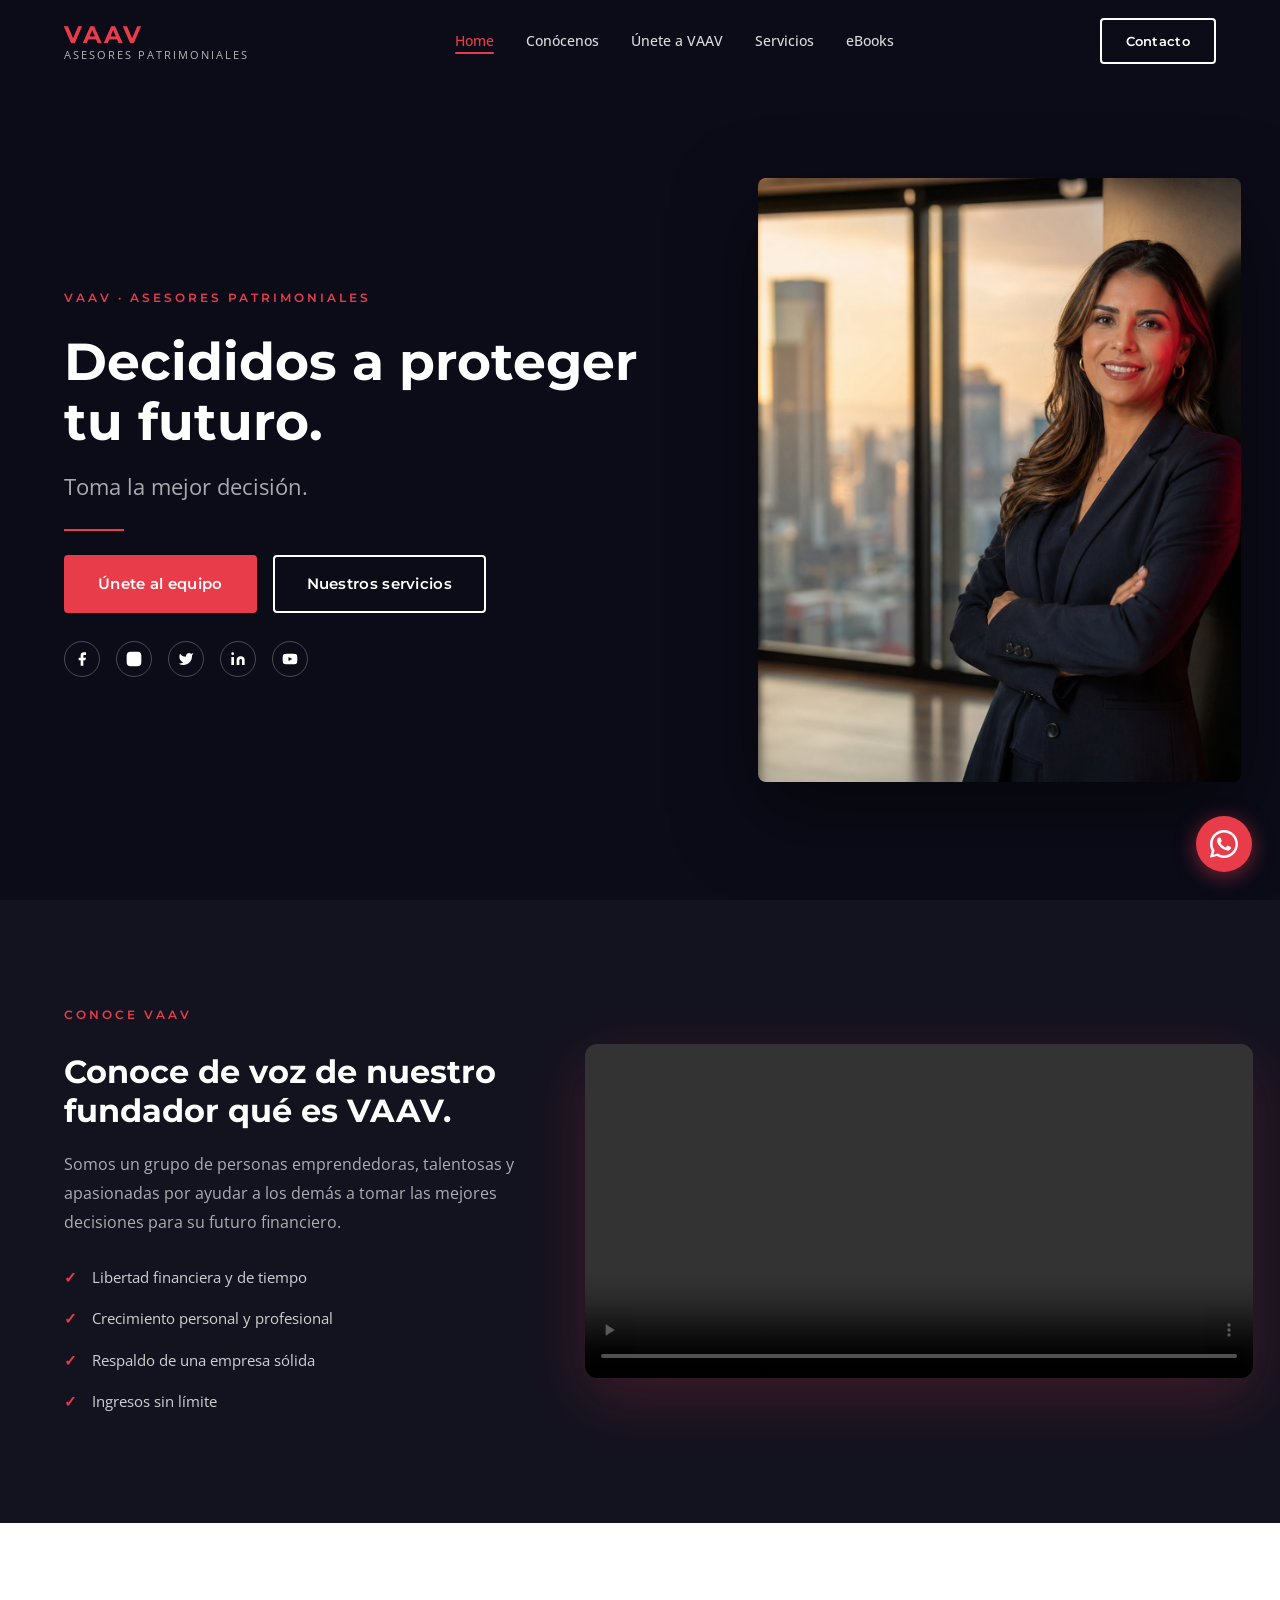
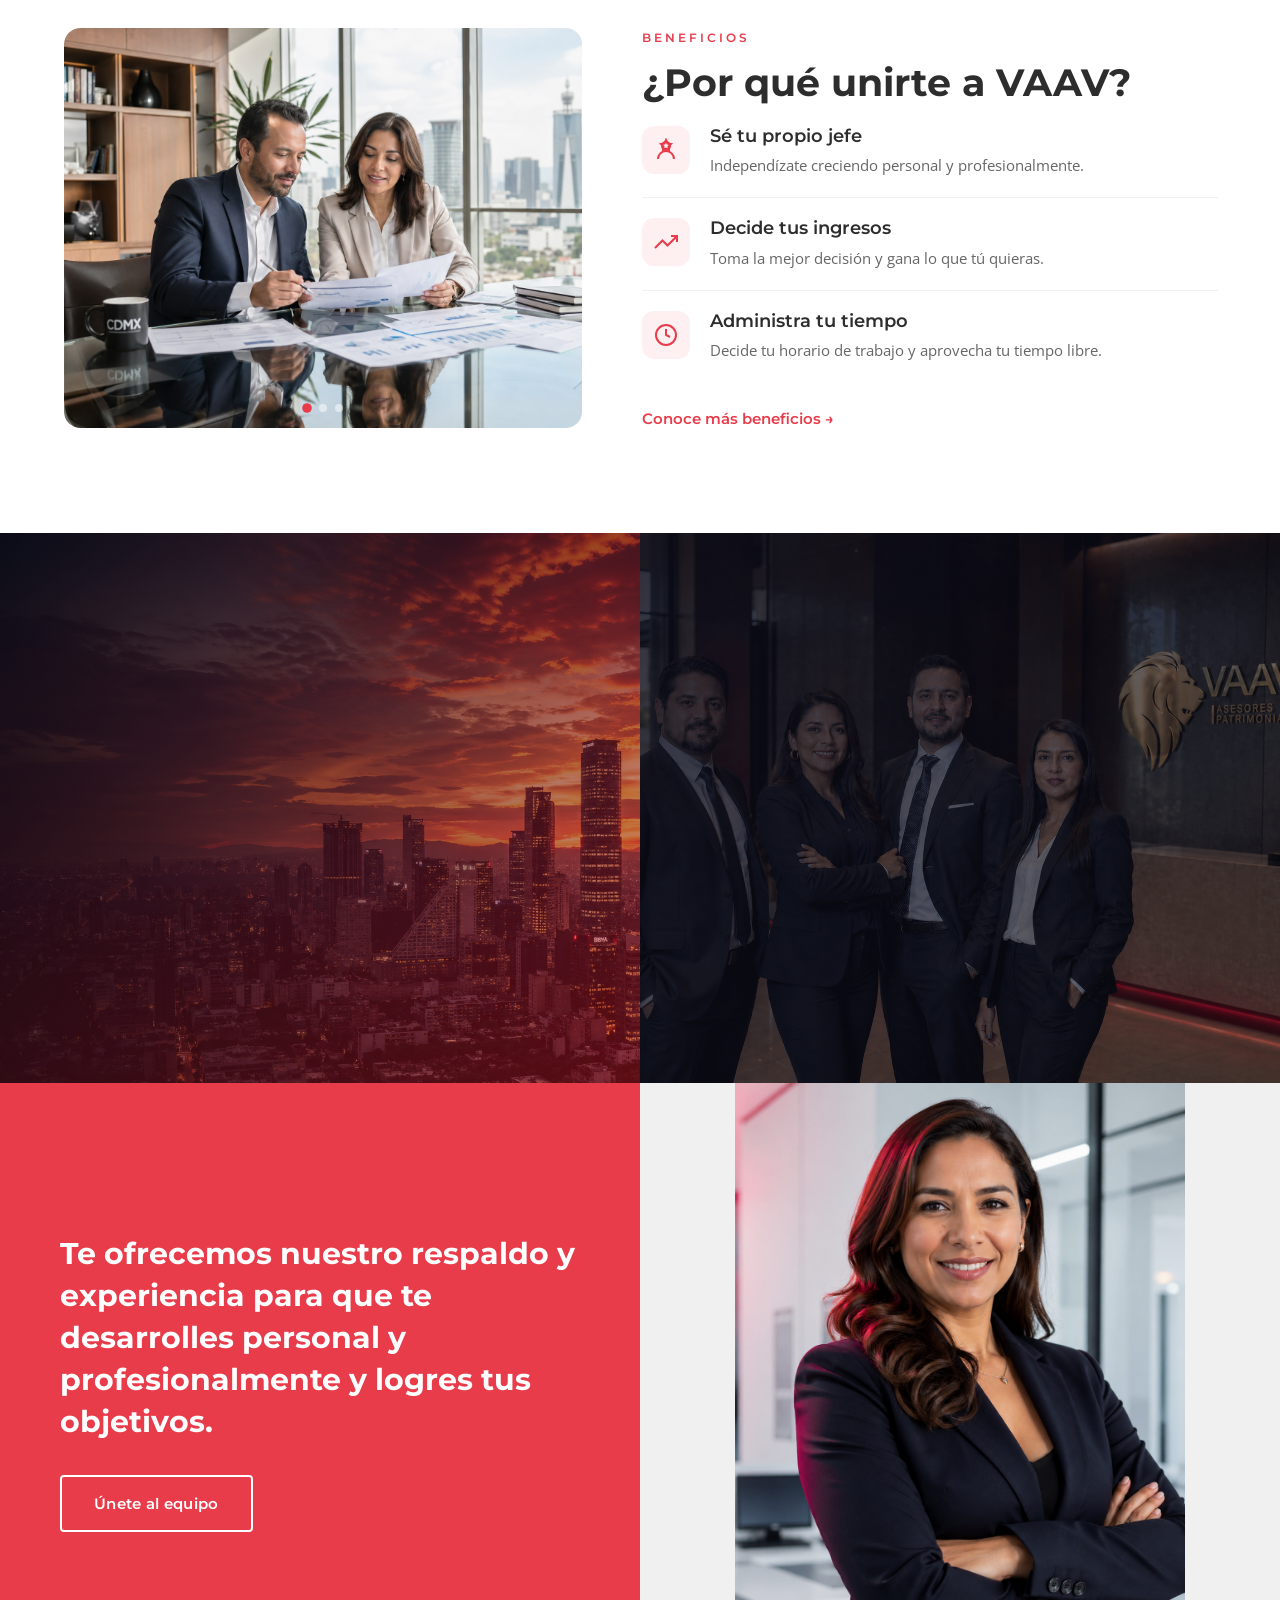
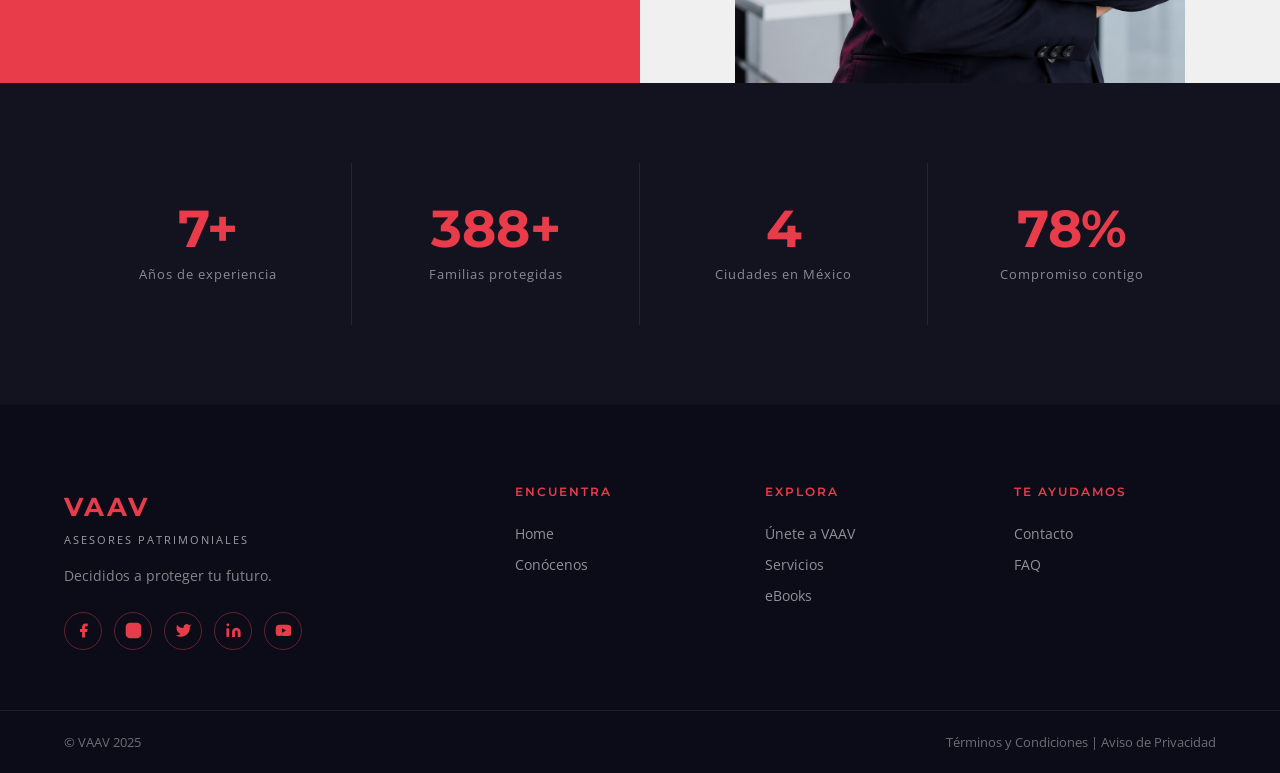
==== index.html @ 02a7000e "Initial commit - VAAV Asesores Patrimoniales" ====
<!DOCTYPE html>
<html lang="es">
<head>
  <meta charset="UTF-8">
  <meta name="viewport" content="width=device-width, initial-scale=1.0">
  <title>VAAV Asesores Patrimoniales | Decididos a proteger tu futuro</title>
  <meta name="description" content="VAAV Asesores Patrimoniales te ofrece soluciones de seguros de vida, retiro e inversiones. Únete a nuestro equipo o protege el futuro de tu familia.">
  <meta name="keywords" content="asesores patrimoniales, seguros de vida, retiro, inversiones, VAAV, México">
  <meta property="og:title" content="VAAV Asesores Patrimoniales">
  <meta property="og:description" content="Decididos a proteger tu futuro.">
  <meta property="og:type" content="website">
  <link rel="preconnect" href="https://fonts.googleapis.com">
  <link rel="preconnect" href="https://fonts.gstatic.com" crossorigin>
  <link href="https://fonts.googleapis.com/css2?family=Montserrat:wght@400;500;600;700;800&family=Open+Sans:wght@400;500;600&display=swap" rel="stylesheet">
  <link rel="stylesheet" href="assets/css/global.css">
  <link rel="stylesheet" href="assets/css/nav.css">
  <link rel="stylesheet" href="assets/css/footer.css">
  <link rel="stylesheet" href="assets/css/components.css">
</head>
<body>

<!-- NAV -->
<nav id="main-nav">
  <div class="container">
    <a href="index.html" class="nav-logo">
      <span class="logo-vaav">VAAV</span>
      <span class="logo-sub">Asesores Patrimoniales</span>
    </a>
    <ul class="nav-links">
      <li><a href="index.html" class="active">Home</a></li>
      <li><a href="pages/conocenos.html">Conócenos</a></li>
      <li><a href="pages/unete.html">Únete a VAAV</a></li>
      <li><a href="pages/servicios.html">Servicios</a></li>
      <li><a href="pages/ebooks.html">eBooks</a></li>
    </ul>
    <a href="pages/contacto.html" class="btn-outline-white nav-cta">Contacto</a>
    <button class="hamburger" aria-label="Abrir menú" aria-expanded="false">
      <span></span><span></span><span></span>
    </button>
  </div>
</nav>

<div class="mobile-menu-overlay"></div>
<div class="mobile-menu">
  <ul>
    <li><a href="index.html">Home</a></li>
    <li><a href="pages/conocenos.html">Conócenos</a></li>
    <li><a href="pages/unete.html">Únete a VAAV</a></li>
    <li><a href="pages/servicios.html">Servicios</a></li>
    <li><a href="pages/ebooks.html">eBooks</a></li>
  </ul>
  <a href="pages/contacto.html" class="btn-primary">Contacto</a>
</div>

<!-- HERO -->
<section class="hero-section">
  <canvas id="hero-particles"></canvas>
  <div class="hero-content container">
    <div class="hero-text">
      <span class="section-label animate-on-scroll stagger-1">VAAV · ASESORES PATRIMONIALES</span>
      <h1 class="animate-on-scroll stagger-2">Decididos a proteger <br>tu futuro.</h1>
      <p class="hero-subtitle animate-on-scroll stagger-3">Toma la mejor decisión.</p>
      <div class="hero-divider animate-on-scroll stagger-3"></div>
      <div class="hero-buttons animate-on-scroll stagger-4">
        <a href="pages/unete.html" class="btn-primary">Únete al equipo</a>
        <a href="pages/servicios.html" class="btn-outline-white">Nuestros servicios</a>
      </div>
      <div class="hero-socials animate-on-scroll stagger-5">
        <a href="https://www.facebook.com/VAAVAsesores/" target="_blank" rel="noopener" aria-label="Facebook">
          <svg viewBox="0 0 24 24"><path d="M18 2h-3a5 5 0 00-5 5v3H7v4h3v8h4v-8h3l1-4h-4V7a1 1 0 011-1h3z"/></svg>
        </a>
        <a href="https://www.instagram.com/vaavasesores/" target="_blank" rel="noopener" aria-label="Instagram">
          <svg viewBox="0 0 24 24" fill="none" stroke="#fff" stroke-width="2"><rect x="2" y="2" width="20" height="20" rx="5"/><circle cx="12" cy="12" r="4"/><circle cx="17.5" cy="6.5" r="1" fill="#fff" stroke="none"/></svg>
        </a>
        <a href="https://twitter.com/VAAV_Asesores" target="_blank" rel="noopener" aria-label="Twitter">
          <svg viewBox="0 0 24 24"><path d="M23 3a10.9 10.9 0 01-3.14 1.53 4.48 4.48 0 00-7.86 3v1A10.66 10.66 0 013 4s-4 9 5 13a11.64 11.64 0 01-7 2c9 5 20 0 20-11.5a4.5 4.5 0 00-.08-.83A7.72 7.72 0 0023 3z"/></svg>
        </a>
        <a href="https://www.linkedin.com/company/vaav-asesores/" target="_blank" rel="noopener" aria-label="LinkedIn">
          <svg viewBox="0 0 24 24"><path d="M16 8a6 6 0 016 6v7h-4v-7a2 2 0 00-2-2 2 2 0 00-2 2v7h-4v-7a6 6 0 016-6z"/><rect x="2" y="9" width="4" height="12"/><circle cx="4" cy="4" r="2"/></svg>
        </a>
        <a href="https://www.youtube.com/channel/UCKsOuSeGglWw4KHkIbZyBcA" target="_blank" rel="noopener" aria-label="YouTube">
          <svg viewBox="0 0 24 24"><path d="M22.54 6.42a2.78 2.78 0 00-1.95-1.96C18.88 4 12 4 12 4s-6.88 0-8.59.46A2.78 2.78 0 001.46 6.42 29 29 0 001 12a29 29 0 00.46 5.58 2.78 2.78 0 001.95 1.96C5.12 20 12 20 12 20s6.88 0 8.59-.46a2.78 2.78 0 001.95-1.96A29 29 0 0023 12a29 29 0 00-.46-5.58z"/><polygon points="9.75 15.02 15.5 12 9.75 8.98 9.75 15.02" fill="#0d0d1a"/></svg>
        </a>
      </div>
    </div>
    <div class="hero-image animate-on-scroll stagger-2">
      <img src="assets/Images/hero-banner.png"
           alt="Éxito profesional VAAV Asesores"
           loading="eager"
           style="width:100%; height:100%; object-fit:cover; border-radius:8px;">
    </div>
  </div>
</section>

<!-- VIDEO -->
<section class="video-section">
  <div class="container">
    <div class="video-grid">
      <div class="video-text animate-on-scroll fadeInLeft">
        <span class="section-label">CONOCE VAAV</span>
        <h2>Conoce de voz de nuestro fundador qué es VAAV.</h2>
        <p>Somos un grupo de personas emprendedoras, talentosas y apasionadas por ayudar a los demás a tomar las mejores decisiones para su futuro financiero.</p>
        <ul class="check-list">
          <li>Libertad financiera y de tiempo</li>
          <li>Crecimiento personal y profesional</li>
          <li>Respaldo de una empresa sólida</li>
          <li>Ingresos sin límite</li>
        </ul>
      </div>
      <div class="video-player animate-on-scroll fadeInRight">
        <div class="video-wrapper">
          <video
            controls
            preload="metadata"
            playsinline
            webkit-playsinline
            x5-playsinline
            style="width:100%; border-radius:12px; display:block;">
            <source src="https://assets.cdn.filesafe.space/8Ff7QFVcGLog6t5ykip4/media/69e427ab38381eafa86f0def.mp4" type="video/mp4">
          </video>
        </div>
      </div>
    </div>
  </div>
</section>

<!-- BENEFICIOS -->
<section class="beneficios-section">
  <div class="container">
    <div class="beneficios-grid">
      <div class="beneficios-slider animate-on-scroll fadeInLeft">
        <div class="slider-container">
          <div class="slide active">
            <img src="assets/Images/slider-1.png" alt="Beneficios VAAV 1" loading="lazy">
          </div>
          <div class="slide">
            <img src="assets/Images/slider-2.png" alt="Beneficios VAAV 2" loading="lazy">
          </div>
          <div class="slide">
            <img src="assets/Images/slider-3.png" alt="Beneficios VAAV 3" loading="lazy">
          </div>
          <div class="slider-dots">
            <span class="dot active"></span>
            <span class="dot"></span>
            <span class="dot"></span>
          </div>
        </div>
      </div>
      <div class="beneficios-content animate-on-scroll fadeInRight">
        <span class="section-label">BENEFICIOS</span>
        <h2 style="color:#2d2d2d;">¿Por qué unirte a VAAV?</h2>
        <div class="beneficio-item stagger-1">
          <div class="beneficio-icon">
            <svg viewBox="0 0 24 24"><circle cx="12" cy="8" r="4"/><path d="M12 2l1.5 3.5L17 6l-2.5 2.5L15 12l-3-1.5L9 12l.5-3.5L7 6l3.5-.5L12 2z"/><path d="M20 21a8 8 0 10-16 0"/></svg>
          </div>
          <div>
            <h3>Sé tu propio jefe</h3>
            <p>Independízate creciendo personal y profesionalmente.</p>
          </div>
        </div>
        <div class="beneficio-item stagger-2">
          <div class="beneficio-icon">
            <svg viewBox="0 0 24 24"><polyline points="23 6 13.5 15.5 8.5 10.5 1 18"/><polyline points="17 6 23 6 23 12"/></svg>
          </div>
          <div>
            <h3>Decide tus ingresos</h3>
            <p>Toma la mejor decisión y gana lo que tú quieras.</p>
          </div>
        </div>
        <div class="beneficio-item stagger-3">
          <div class="beneficio-icon">
            <svg viewBox="0 0 24 24"><circle cx="12" cy="12" r="10"/><polyline points="12 6 12 12 16 14"/></svg>
          </div>
          <div>
            <h3>Administra tu tiempo</h3>
            <p>Decide tu horario de trabajo y aprovecha tu tiempo libre.</p>
          </div>
        </div>
        <a href="pages/unete.html" class="link-cta">Conoce más beneficios →</a>
      </div>
    </div>
  </div>
</section>

<!-- DOS CARDS -->
<section class="cards-section">
  <div class="cards-grid">
    <div class="card-item" style="background-image: url('assets/Images/card-servicios.png'); background-size: cover; background-position: center;">
      <div class="card-overlay"></div>
      <div class="card-content animate-on-scroll fadeInLeft">
        <h2>Nuestro objetivo es proteger tu futuro.</h2>
        <a href="pages/servicios.html" class="btn-outline-white">Nuestros servicios →</a>
      </div>
    </div>
    <div class="card-item" style="background-image: url('assets/Images/card-conocenos.png'); background-size: cover; background-position: 50% 10%; min-height: 550px;">
      <div class="card-overlay card-overlay-dark"></div>
      <div class="card-content animate-on-scroll fadeInRight">
        <h2>Asesoría personalizada para tomar la mejor decisión.</h2>
        <a href="pages/conocenos.html" class="btn-outline-white">Conócenos →</a>
      </div>
    </div>
  </div>
</section>

<!-- BLOQUE -->
<section class="bloque-section">
  <div class="bloque-grid">
    <div class="bloque-text animate-on-scroll fadeInLeft">
      <div class="bloque-text-inner">
        <h2>Te ofrecemos nuestro respaldo y experiencia para que te desarrolles personal y profesionalmente y logres tus objetivos.</h2>
        <a href="pages/unete.html" class="btn-outline-white">Únete al equipo</a>
      </div>
    </div>
    <div class="bloque-image animate-on-scroll fadeInRight" style="background-image: url('assets/Images/bloque-equipo.png'); background-size: contain; background-repeat: no-repeat; background-position: top center; background-color: #f0f0f0; min-height: 500px;"></div>
  </div>
</section>

<!-- ESTADÍSTICAS -->
<section class="stats-section">
  <div class="container">
    <div class="stats-grid">
      <div class="stat-item">
        <span class="stat-number" data-target="9" data-suffix="+">0+</span>
        <span class="stat-label">Años de experiencia</span>
      </div>
      <div class="stat-item">
        <span class="stat-number" data-target="500" data-suffix="+">0+</span>
        <span class="stat-label">Familias protegidas</span>
      </div>
      <div class="stat-item">
        <span class="stat-number" data-target="5" data-suffix="">0</span>
        <span class="stat-label">Ciudades en México</span>
      </div>
      <div class="stat-item">
        <span class="stat-number" data-target="100" data-suffix="%">0%</span>
        <span class="stat-label">Compromiso contigo</span>
      </div>
    </div>
  </div>
</section>

<!-- FOOTER -->
<footer id="main-footer">
  <canvas id="footer-particles"></canvas>
  <div class="footer-content">
    <div class="container">
      <div class="footer-grid">
        <div class="footer-brand">
          <div class="footer-logo">
            <span class="logo-vaav">VAAV</span>
            <span class="logo-sub">Asesores Patrimoniales</span>
          </div>
          <p class="footer-tagline">Decididos a proteger tu futuro.</p>
          <div class="footer-socials">
            <a href="https://www.facebook.com/VAAVAsesores/" target="_blank" rel="noopener" aria-label="Facebook">
              <svg viewBox="0 0 24 24"><path d="M18 2h-3a5 5 0 00-5 5v3H7v4h3v8h4v-8h3l1-4h-4V7a1 1 0 011-1h3z"/></svg>
            </a>
            <a href="https://www.instagram.com/vaavasesores/" target="_blank" rel="noopener" aria-label="Instagram">
              <svg viewBox="0 0 24 24" fill="none" stroke="#e83c4b" stroke-width="2"><rect x="2" y="2" width="20" height="20" rx="5"/><circle cx="12" cy="12" r="4"/><circle cx="17.5" cy="6.5" r="1" fill="#e83c4b" stroke="none"/></svg>
            </a>
            <a href="https://twitter.com/VAAV_Asesores" target="_blank" rel="noopener" aria-label="Twitter">
              <svg viewBox="0 0 24 24"><path d="M23 3a10.9 10.9 0 01-3.14 1.53 4.48 4.48 0 00-7.86 3v1A10.66 10.66 0 013 4s-4 9 5 13a11.64 11.64 0 01-7 2c9 5 20 0 20-11.5a4.5 4.5 0 00-.08-.83A7.72 7.72 0 0023 3z"/></svg>
            </a>
            <a href="https://www.linkedin.com/company/vaav-asesores/" target="_blank" rel="noopener" aria-label="LinkedIn">
              <svg viewBox="0 0 24 24"><path d="M16 8a6 6 0 016 6v7h-4v-7a2 2 0 00-2-2 2 2 0 00-2 2v7h-4v-7a6 6 0 016-6z"/><rect x="2" y="9" width="4" height="12"/><circle cx="4" cy="4" r="2"/></svg>
            </a>
            <a href="https://www.youtube.com/channel/UCKsOuSeGglWw4KHkIbZyBcA" target="_blank" rel="noopener" aria-label="YouTube">
              <svg viewBox="0 0 24 24"><path d="M22.54 6.42a2.78 2.78 0 00-1.95-1.96C18.88 4 12 4 12 4s-6.88 0-8.59.46A2.78 2.78 0 001.46 6.42 29 29 0 001 12a29 29 0 00.46 5.58 2.78 2.78 0 001.95 1.96C5.12 20 12 20 12 20s6.88 0 8.59-.46a2.78 2.78 0 001.95-1.96A29 29 0 0023 12a29 29 0 00-.46-5.58z"/><polygon points="9.75 15.02 15.5 12 9.75 8.98 9.75 15.02" fill="#0d0d1a"/></svg>
            </a>
          </div>
        </div>
        <div class="footer-col">
          <h4>Encuentra</h4>
          <ul>
            <li><a href="index.html">Home</a></li>
            <li><a href="pages/conocenos.html">Conócenos</a></li>
          </ul>
        </div>
        <div class="footer-col">
          <h4>Explora</h4>
          <ul>
            <li><a href="pages/unete.html">Únete a VAAV</a></li>
            <li><a href="pages/servicios.html">Servicios</a></li>
            <li><a href="pages/ebooks.html">eBooks</a></li>
          </ul>
        </div>
        <div class="footer-col">
          <h4>Te ayudamos</h4>
          <ul>
            <li><a href="pages/contacto.html">Contacto</a></li>
            <li><a href="pages/faq.html">FAQ</a></li>
          </ul>
        </div>
      </div>
    </div>
    <div class="footer-bottom">
      <div class="container">
        <span>© VAAV 2025</span>
        <span>
          <a href="pages/terminos.html">Términos y Condiciones</a> |
          <a href="pages/aviso.html">Aviso de Privacidad</a>
        </span>
      </div>
    </div>
  </div>
</footer>

<script src="assets/js/particles.js"></script>
<script src="assets/js/nav.js"></script>
<script src="assets/js/animations.js"></script>
<script src="assets/js/whatsapp.js"></script>
<script>
  document.addEventListener('DOMContentLoaded', function () {
    new VAAVParticles('hero-particles', { count: 120, speedMult: 1 }).init();
    new VAAVParticles('footer-particles', { count: 60, speedMult: 0.5 }).init();
  });
</script>
</body>
</html>
---- assets/css/global.css ----
/* ============================================================
   VAAV Asesores Patrimoniales — global.css
   Variables, Reset, Tipografía, Botones, Animaciones, Utils
   ============================================================ */

@import url('https://fonts.googleapis.com/css2?family=Montserrat:wght@400;500;600;700;800&family=Open+Sans:wght@400;500;600&display=swap');

/* ─── CSS Variables ─────────────────────────────────────────── */
:root {
  --color-red:        #e83c4b;
  --color-red-dark:   #c81727;
  --color-dark:       #0d0d1a;
  --color-dark-2:     #13131f;
  --color-white:      #ffffff;
  --color-text:       #2d2d2d;
  --color-bg-light:   #f5f5f5;

  --font-heading: 'Montserrat', sans-serif;
  --font-body:    'Open Sans', sans-serif;

  --fs-h1: 52px;
  --fs-h2: 38px;
  --fs-h3: 26px;
  --fs-body: 16px;

  --lh-heading: 1.2;
  --lh-body: 1.7;

  --radius-sm: 4px;
  --radius-md: 8px;
  --radius-lg: 12px;

  --transition: 0.3s ease;
  --container-max: 1200px;
}

/* ─── Reset ─────────────────────────────────────────────────── */
*,
*::before,
*::after {
  box-sizing: border-box;
  margin: 0;
  padding: 0;
}

html {
  font-size: 16px;
  scroll-behavior: smooth;
  -webkit-text-size-adjust: 100%;
}

body {
  font-family: var(--font-body);
  font-size: var(--fs-body);
  line-height: var(--lh-body);
  color: var(--color-text);
  background: var(--color-white);
  -webkit-font-smoothing: antialiased;
  -moz-osx-font-smoothing: grayscale;
  overflow-x: hidden;
}

img, video {
  display: block;
  max-width: 100%;
}

a {
  text-decoration: none;
  color: inherit;
}

ul, ol {
  list-style: none;
}

button {
  cursor: pointer;
  border: none;
  background: none;
  font-family: inherit;
}

/* ─── Tipografía ─────────────────────────────────────────────── */
h1, h2, h3, h4, h5, h6 {
  font-family: var(--font-heading);
  line-height: var(--lh-heading);
  font-weight: 700;
}

h1 { font-size: var(--fs-h1); }
h2 { font-size: var(--fs-h2); }
h3 { font-size: var(--fs-h3); }

/* ─── Container ─────────────────────────────────────────────── */
.container {
  max-width: var(--container-max);
  margin: 0 auto;
  padding: 0 24px;
}

/* ─── Botones ─────────────────────────────────────────────────── */
.btn-primary {
  display: inline-flex;
  align-items: center;
  justify-content: center;
  gap: 8px;
  background: var(--color-red);
  color: var(--color-white);
  border-radius: var(--radius-sm);
  padding: 14px 32px;
  font-family: var(--font-heading);
  font-size: 15px;
  font-weight: 600;
  letter-spacing: 0.3px;
  border: 2px solid var(--color-red);
  transition: background var(--transition), transform var(--transition), box-shadow var(--transition);
  cursor: pointer;
  white-space: nowrap;
}
.btn-primary:hover {
  background: var(--color-red-dark);
  border-color: var(--color-red-dark);
  transform: translateY(-2px);
  box-shadow: 0 6px 24px rgba(232,60,75,0.35);
}

.btn-outline-white {
  display: inline-flex;
  align-items: center;
  justify-content: center;
  gap: 8px;
  background: transparent;
  color: var(--color-white);
  border: 2px solid var(--color-white);
  border-radius: var(--radius-sm);
  padding: 14px 32px;
  font-family: var(--font-heading);
  font-size: 15px;
  font-weight: 600;
  letter-spacing: 0.3px;
  transition: background var(--transition), transform var(--transition);
  cursor: pointer;
  white-space: nowrap;
}
.btn-outline-white:hover {
  background: rgba(255,255,255,0.1);
  transform: translateY(-2px);
}

.btn-outline-red {
  display: inline-flex;
  align-items: center;
  justify-content: center;
  gap: 8px;
  background: transparent;
  color: var(--color-red);
  border: 2px solid var(--color-red);
  border-radius: var(--radius-sm);
  padding: 14px 32px;
  font-family: var(--font-heading);
  font-size: 15px;
  font-weight: 600;
  letter-spacing: 0.3px;
  transition: background var(--transition), transform var(--transition);
  cursor: pointer;
  white-space: nowrap;
}
.btn-outline-red:hover {
  background: rgba(232,60,75,0.08);
  transform: translateY(-2px);
}

/* ─── Clases utilitarias ─────────────────────────────────────── */
.section-label {
  display: inline-block;
  font-size: 12px;
  letter-spacing: 3px;
  color: var(--color-red);
  text-transform: uppercase;
  font-weight: 600;
  font-family: var(--font-heading);
  margin-bottom: 12px;
}

.section-title {
  font-family: var(--font-heading);
  font-size: var(--fs-h2);
  font-weight: 700;
  line-height: var(--lh-heading);
}

/* ─── Animaciones Scroll ─────────────────────────────────────── */
.animate-on-scroll {
  opacity: 0;
  transition: opacity 0.7s ease, transform 0.7s ease;
}
.animate-on-scroll.fadeInUp,
.animate-on-scroll:not([class*='fadeIn']) {
  transform: translateY(30px);
}
.animate-on-scroll.fadeInLeft  { transform: translateX(-30px); }
.animate-on-scroll.fadeInRight { transform: translateX(30px); }
.animate-on-scroll.scaleIn     { transform: scale(0.95); }

.animate-on-scroll.animated {
  opacity: 1;
  transform: none;
}

/* Stagger delays */
.stagger-1 { transition-delay: 0.1s; }
.stagger-2 { transition-delay: 0.2s; }
.stagger-3 { transition-delay: 0.3s; }
.stagger-4 { transition-delay: 0.4s; }
.stagger-5 { transition-delay: 0.5s; }

/* ─── Keyframes ──────────────────────────────────────────────── */
@keyframes fadeInUp {
  from { opacity: 0; transform: translateY(30px); }
  to   { opacity: 1; transform: translateY(0); }
}

@keyframes fadeInLeft {
  from { opacity: 0; transform: translateX(-30px); }
  to   { opacity: 1; transform: translateX(0); }
}

@keyframes fadeInRight {
  from { opacity: 0; transform: translateX(30px); }
  to   { opacity: 1; transform: translateX(0); }
}

@keyframes scaleIn {
  from { opacity: 0; transform: scale(0.95); }
  to   { opacity: 1; transform: scale(1); }
}

@keyframes countUp {
  from { opacity: 0; transform: translateY(12px); }
  to   { opacity: 1; transform: translateY(0); }
}

@keyframes drawCheck {
  to { stroke-dashoffset: 0; }
}

@keyframes drawCircle {
  to { stroke-dashoffset: 0; }
}

@keyframes drawTick {
  to { stroke-dashoffset: 0; }
}

@keyframes scaleXIn {
  from { transform: scaleX(0); }
  to   { transform: scaleX(1); }
}

@keyframes pulse {
  0%, 100% { transform: scale(1); }
  50%       { transform: scale(1.06); }
}

@keyframes slideDown {
  from { transform: translateY(-100%); opacity: 0; }
  to   { transform: translateY(0);     opacity: 1; }
}

/* ─── Responsive helpers ─────────────────────────────────────── */
@media (max-width: 767px) {
  :root {
    --fs-h1: 34px;
    --fs-h2: 26px;
    --fs-h3: 20px;
  }
  .hide-mobile { display: none !important; }
}
@media (min-width: 768px) and (max-width: 1024px) {
  :root {
    --fs-h1: 42px;
    --fs-h2: 32px;
  }
}
@media (min-width: 1025px) {
  .hide-desktop { display: none !important; }
}
---- assets/css/nav.css ----
/* ============================================================
   VAAV — nav.css
   Barra de navegación fija con efecto scroll + mobile menu
   ============================================================ */

/* ─── Nav base ───────────────────────────────────────────────── */
#main-nav {
  position: fixed;
  top: 0;
  left: 0;
  width: 100%;
  z-index: 1000;
  background: transparent;
  transition: background 0.35s ease, box-shadow 0.35s ease, backdrop-filter 0.35s ease;
}

#main-nav.scrolled {
  background: rgba(13, 13, 26, 0.95);
  backdrop-filter: blur(12px);
  -webkit-backdrop-filter: blur(12px);
  box-shadow: 0 2px 20px rgba(0, 0, 0, 0.3);
}

#main-nav .container {
  display: flex;
  align-items: center;
  justify-content: space-between;
  gap: 24px;
  padding-top: 18px;
  padding-bottom: 18px;
}

/* ─── Logo ───────────────────────────────────────────────────── */
.nav-logo {
  display: flex;
  flex-direction: column;
  line-height: 1;
  text-decoration: none;
  flex-shrink: 0;
}

.nav-logo .logo-vaav {
  color: #e83c4b;
  font-size: 24px;
  font-weight: 700;
  font-family: 'Montserrat', sans-serif;
  letter-spacing: 2px;
}

.nav-logo .logo-sub {
  color: rgba(255, 255, 255, 0.7);
  font-size: 11px;
  letter-spacing: 2px;
  font-family: 'Open Sans', sans-serif;
  display: block;
  margin-top: 2px;
  text-transform: uppercase;
}

/* ─── Nav links ──────────────────────────────────────────────── */
.nav-links {
  display: flex;
  align-items: center;
  gap: 32px;
  list-style: none;
  margin: 0;
  padding: 0;
}

.nav-links a {
  color: rgba(255, 255, 255, 0.85);
  font-family: 'Open Sans', sans-serif;
  font-size: 14px;
  font-weight: 500;
  text-decoration: none;
  position: relative;
  padding-bottom: 4px;
  transition: color 0.25s ease;
}

.nav-links a::after {
  content: '';
  position: absolute;
  bottom: 0;
  left: 0;
  width: 0;
  height: 2px;
  background: #e83c4b;
  transition: width 0.3s ease;
  border-radius: 2px;
}

.nav-links a:hover,
.nav-links a.active {
  color: #e83c4b;
}

.nav-links a:hover::after,
.nav-links a.active::after {
  width: 100%;
}

/* ─── Nav CTA ────────────────────────────────────────────────── */
.nav-cta {
  padding: 10px 24px !important;
  font-size: 13px !important;
  flex-shrink: 0;
}

/* ─── Hamburger ──────────────────────────────────────────────── */
.hamburger {
  display: none;
  flex-direction: column;
  justify-content: center;
  align-items: center;
  gap: 5px;
  width: 40px;
  height: 40px;
  cursor: pointer;
  background: none;
  border: none;
  padding: 4px;
  flex-shrink: 0;
}

.hamburger span {
  display: block;
  width: 24px;
  height: 2px;
  background: #ffffff;
  border-radius: 2px;
  transition: transform 0.3s ease, opacity 0.3s ease, width 0.3s ease;
  transform-origin: center;
}

/* Hamburger → X */
.hamburger.open span:nth-child(1) { transform: translateY(7px) rotate(45deg); }
.hamburger.open span:nth-child(2) { opacity: 0; width: 0; }
.hamburger.open span:nth-child(3) { transform: translateY(-7px) rotate(-45deg); }

/* ─── Mobile menu overlay ────────────────────────────────────── */
.mobile-menu-overlay {
  display: none;
  position: fixed;
  inset: 0;
  background: rgba(0, 0, 0, 0.5);
  z-index: 998;
  opacity: 0;
  transition: opacity 0.3s ease;
}

.mobile-menu-overlay.open {
  display: block;
  opacity: 1;
}

/* ─── Mobile menu drawer ─────────────────────────────────────── */
.mobile-menu {
  position: fixed;
  top: 0;
  right: -300px;
  width: 280px;
  height: 100%;
  background: #0d0d1a;
  z-index: 999;
  display: flex;
  flex-direction: column;
  padding: 80px 32px 40px;
  transition: right 0.35s cubic-bezier(0.4, 0, 0.2, 1);
  border-left: 1px solid rgba(255, 255, 255, 0.06);
}

.mobile-menu.open {
  right: 0;
}

.mobile-menu ul {
  list-style: none;
  padding: 0;
  margin: 0 0 32px;
}

.mobile-menu ul li {
  border-bottom: 1px solid rgba(255, 255, 255, 0.06);
}

.mobile-menu ul li a {
  display: block;
  padding: 16px 0;
  color: rgba(255, 255, 255, 0.85);
  font-family: 'Open Sans', sans-serif;
  font-size: 16px;
  font-weight: 500;
  text-decoration: none;
  transition: color 0.2s ease;
}

.mobile-menu ul li a:hover,
.mobile-menu ul li a.active {
  color: #e83c4b;
}

.mobile-menu .btn-primary {
  width: 100%;
  text-align: center;
}

/* ─── WhatsApp flotante ──────────────────────────────────────── */
.whatsapp-float {
  position: fixed;
  bottom: 28px;
  right: 28px;
  z-index: 999;
  background: #e83c4b;
  width: 56px;
  height: 56px;
  border-radius: 50%;
  display: flex;
  align-items: center;
  justify-content: center;
  box-shadow: 0 4px 20px rgba(232, 60, 75, 0.5);
  transition: transform 0.3s ease, box-shadow 0.3s ease;
  text-decoration: none;
}

.whatsapp-float:hover {
  transform: scale(1.1);
  box-shadow: 0 8px 32px rgba(232, 60, 75, 0.65);
}

.whatsapp-float svg {
  width: 28px;
  height: 28px;
  fill: #ffffff;
}

/* ─── Responsive ─────────────────────────────────────────────── */
@media (max-width: 1024px) {
  .nav-links,
  .nav-cta {
    display: none;
  }

  .hamburger {
    display: flex;
  }
}

@media (min-width: 1025px) {
  .hamburger,
  .mobile-menu,
  .mobile-menu-overlay {
    display: none !important;
  }
}
---- assets/css/footer.css ----
/* ============================================================
   VAAV — footer.css
   Footer oscuro con partículas, columnas y redes sociales
   ============================================================ */

#main-footer {
  position: relative;
  overflow: hidden;
  background: #0d0d1a;
}

#main-footer #footer-particles {
  position: absolute;
  top: 0;
  left: 0;
  width: 100%;
  height: 100%;
  z-index: 0;
  pointer-events: none;
}

.footer-content {
  position: relative;
  z-index: 1;
  padding: 80px 0 0;
}

/* ─── Grid ───────────────────────────────────────────────────── */
.footer-grid {
  display: grid;
  grid-template-columns: 2fr 1fr 1fr 1fr;
  gap: 48px;
  padding-bottom: 60px;
}

/* ─── Brand column ───────────────────────────────────────────── */
.footer-brand .footer-logo {
  display: flex;
  flex-direction: column;
  margin-bottom: 16px;
}

.footer-brand .footer-logo .logo-vaav {
  color: #e83c4b;
  font-size: 26px;
  font-weight: 700;
  font-family: 'Montserrat', sans-serif;
  letter-spacing: 2px;
}

.footer-brand .footer-logo .logo-sub {
  color: rgba(255, 255, 255, 0.6);
  font-size: 11px;
  letter-spacing: 2px;
  font-family: 'Open Sans', sans-serif;
  text-transform: uppercase;
  margin-top: 2px;
}

.footer-tagline {
  color: rgba(255, 255, 255, 0.5);
  font-size: 14px;
  line-height: 1.6;
  margin-bottom: 24px;
  max-width: 280px;
}

/* ─── Socials ────────────────────────────────────────────────── */
.footer-socials {
  display: flex;
  gap: 12px;
  flex-wrap: wrap;
}

.footer-socials a {
  display: flex;
  align-items: center;
  justify-content: center;
  width: 38px;
  height: 38px;
  border-radius: 50%;
  border: 1.5px solid rgba(232, 60, 75, 0.4);
  color: #e83c4b;
  transition: transform 0.25s ease, border-color 0.25s ease, background 0.25s ease;
}

.footer-socials a:hover {
  transform: scale(1.15);
  border-color: #e83c4b;
  background: rgba(232, 60, 75, 0.12);
}

.footer-socials svg {
  width: 17px;
  height: 17px;
  fill: #e83c4b;
}

/* ─── Link columns ───────────────────────────────────────────── */
.footer-col h4 {
  color: #e83c4b;
  font-size: 12px;
  letter-spacing: 2px;
  text-transform: uppercase;
  font-family: 'Montserrat', sans-serif;
  font-weight: 600;
  margin-bottom: 20px;
}

.footer-col ul {
  list-style: none;
  padding: 0;
  margin: 0;
}

.footer-col ul li a {
  color: rgba(255, 255, 255, 0.55);
  font-size: 14px;
  line-height: 2.2;
  text-decoration: none;
  display: block;
  transition: color 0.2s ease;
}

.footer-col ul li a:hover {
  color: #ffffff;
}

/* ─── Footer bottom ──────────────────────────────────────────── */
.footer-bottom {
  border-top: 1px solid rgba(255, 255, 255, 0.08);
  padding: 20px 0;
}

.footer-bottom .container {
  display: flex;
  align-items: center;
  justify-content: space-between;
  flex-wrap: wrap;
  gap: 12px;
}

.footer-bottom span {
  color: rgba(255, 255, 255, 0.4);
  font-size: 13px;
  font-family: 'Open Sans', sans-serif;
}

.footer-bottom a {
  color: rgba(255, 255, 255, 0.4);
  text-decoration: none;
  transition: color 0.2s ease;
}

.footer-bottom a:hover {
  color: rgba(255, 255, 255, 0.8);
}

/* ─── Responsive ─────────────────────────────────────────────── */
@media (max-width: 1024px) {
  .footer-grid {
    grid-template-columns: 1fr 1fr;
    gap: 36px;
  }

  .footer-brand {
    grid-column: span 2;
  }
}

@media (max-width: 767px) {
  .footer-content {
    padding: 60px 0 0;
  }

  .footer-grid {
    grid-template-columns: 1fr;
    gap: 28px;
  }

  .footer-brand {
    grid-column: span 1;
  }

  .footer-bottom .container {
    flex-direction: column;
    align-items: flex-start;
    gap: 8px;
  }
}
---- assets/css/components.css ----
/* ============================================================
   VAAV — components.css
   Secciones reutilizables: hero, video, beneficios, cards,
   bloque, stats, formularios, gracias, servicios, unete
   ============================================================ */

/* ─── HERO ───────────────────────────────────────────────────── */
.hero-section {
  position: relative;
  min-height: 100vh;
  background: #0d0d1a;
  overflow: hidden;
  display: flex;
  align-items: center;
  padding-top: 80px;
}

.hero-section canvas {
  position: absolute;
  inset: 0;
  z-index: 0;
}

.hero-content {
  position: relative;
  z-index: 1;
  display: grid;
  grid-template-columns: 55% 42%;
  gap: 60px;
  align-items: center;
  padding-top: 40px;
  padding-bottom: 60px;
}

.hero-text h1 {
  font-size: 52px;
  color: #ffffff;
  font-weight: 700;
  line-height: 1.15;
  font-family: 'Montserrat', sans-serif;
  margin: 12px 0 0;
}

.hero-subtitle {
  font-size: 22px;
  color: rgba(255, 255, 255, 0.65);
  font-weight: 400;
  margin-top: 16px;
  font-family: 'Open Sans', sans-serif;
}

.hero-divider {
  width: 60px;
  height: 2px;
  background: #e83c4b;
  margin: 24px 0;
  transform-origin: left;
  transform: scaleX(0);
  transition: transform 0.6s ease 0.4s;
}

.hero-divider.animated {
  transform: scaleX(1);
}

.hero-buttons {
  display: flex;
  gap: 16px;
  flex-wrap: wrap;
  margin-top: 8px;
}

.hero-socials {
  display: flex;
  gap: 16px;
  margin-top: 28px;
  flex-wrap: wrap;
}

.hero-socials a {
  display: flex;
  align-items: center;
  justify-content: center;
  width: 36px;
  height: 36px;
  border-radius: 50%;
  border: 1.5px solid rgba(255, 255, 255, 0.25);
  transition: border-color 0.25s, transform 0.25s;
}

.hero-socials a:hover {
  border-color: #e83c4b;
  transform: scale(1.1);
}

.hero-socials svg {
  width: 16px;
  height: 16px;
  fill: #fff;
}

.hero-image {
  display: flex;
  align-items: center;
  justify-content: center;
}

.hero-image img {
  width: 420px;
  max-width: 100%;
  height: 580px;
  object-fit: cover;
  object-position: center top;
  border-radius: 12px;
  display: block;
  box-shadow: 0 30px 80px rgba(0, 0, 0, 0.5);
}

/* ─── VIDEO SECTION ──────────────────────────────────────────── */
.video-section {
  background: #13131f;
  padding: 100px 0;
}

.video-grid {
  display: grid;
  grid-template-columns: 40% 58%;
  gap: 60px;
  align-items: center;
}

.video-text h2 {
  color: #ffffff;
  font-size: 32px;
  margin: 16px 0 20px;
}

.video-text p {
  color: rgba(255, 255, 255, 0.65);
  line-height: 1.8;
}

.check-list {
  list-style: none;
  padding: 0;
  margin-top: 20px;
}

.check-list li {
  color: rgba(255, 255, 255, 0.8);
  padding: 8px 0 8px 28px;
  position: relative;
  font-size: 15px;
  font-family: 'Open Sans', sans-serif;
}

.check-list li::before {
  content: '✓';
  color: #e83c4b;
  position: absolute;
  left: 0;
  font-weight: 700;
}

.video-wrapper {
  position: relative;
}

.video-wrapper video {
  width: 100%;
  border-radius: 12px;
  display: block;
  box-shadow: 0 20px 60px rgba(232, 60, 75, 0.2);
}

.video-wrapper::before {
  content: '';
  position: absolute;
  inset: -8px;
  border: 2px solid rgba(232, 60, 75, 0.35);
  border-radius: 16px;
  pointer-events: none;
  z-index: -1;
}

/* ─── BENEFICIOS ─────────────────────────────────────────────── */
.beneficios-section {
  background: #ffffff;
  padding: 100px 0;
}

.beneficios-grid {
  display: grid;
  grid-template-columns: 45% 50%;
  gap: 60px;
  align-items: center;
}

/* Slider */
.slider-container {
  position: relative;
  border-radius: 16px;
  overflow: hidden;
  background: #f5f5f5;
}

.slide {
  display: none;
}

.slide.active {
  display: block;
}

.slide img {
  width: 100%;
  height: 400px;
  object-fit: cover;
  border-radius: 16px;
  transition: opacity 0.5s ease;
}

.slider-dots {
  position: absolute;
  bottom: 16px;
  left: 50%;
  transform: translateX(-50%);
  display: flex;
  gap: 8px;
}

.dot {
  width: 8px;
  height: 8px;
  border-radius: 50%;
  background: rgba(255, 255, 255, 0.5);
  cursor: pointer;
  transition: background 0.3s, transform 0.3s;
}

.dot.active {
  background: #e83c4b;
  transform: scale(1.2);
}

/* Beneficios content */
.beneficios-content h2 {
  color: #2d2d2d;
}

.beneficio-item {
  display: flex;
  gap: 20px;
  padding: 20px 0;
  border-bottom: 1px solid #f0f0f0;
  align-items: flex-start;
}

.beneficio-item:last-of-type {
  border-bottom: none;
}

.beneficio-icon {
  width: 48px;
  height: 48px;
  min-width: 48px;
  background: rgba(232, 60, 75, 0.08);
  border-radius: 12px;
  display: flex;
  align-items: center;
  justify-content: center;
  flex-shrink: 0;
}

.beneficio-icon svg {
  width: 24px;
  height: 24px;
  stroke: #e83c4b;
  fill: none;
  stroke-width: 2;
}

.beneficio-item h3 {
  font-size: 18px;
  font-weight: 600;
  color: #2d2d2d;
  margin: 0 0 6px;
  font-family: 'Montserrat', sans-serif;
}

.beneficio-item p {
  font-size: 15px;
  color: #666;
  line-height: 1.6;
  margin: 0;
}

.link-cta {
  color: #e83c4b;
  font-weight: 600;
  text-decoration: none;
  display: inline-flex;
  align-items: center;
  gap: 6px;
  margin-top: 24px;
  font-size: 15px;
  font-family: 'Montserrat', sans-serif;
  transition: gap 0.3s ease;
}

.link-cta:hover {
  gap: 10px;
}

/* ─── CARDS SECTION ──────────────────────────────────────────── */
.cards-section {
  overflow: hidden;
}

.cards-grid {
  display: grid;
  grid-template-columns: 1fr 1fr;
  min-height: 500px;
}

.card-item {
  position: relative;
  background-size: cover;
  background-position: center;
  overflow: hidden;
  cursor: pointer;
}

.card-item::before {
  content: '';
  position: absolute;
  inset: 0;
  background-image: inherit;
  background-size: cover;
  background-position: center;
  transition: transform 0.6s ease;
  transform: scale(1);
  z-index: 0;
}

.card-item:hover::before {
  transform: scale(1.06);
}

.card-overlay {
  position: absolute;
  inset: 0;
  background: linear-gradient(135deg, rgba(13, 13, 26, 0.75), rgba(200, 23, 39, 0.45));
  z-index: 1;
}

.card-overlay-dark {
  background: linear-gradient(135deg, rgba(13, 13, 26, 0.85), rgba(13, 13, 26, 0.45));
}

.card-content {
  position: relative;
  z-index: 2;
  padding: 60px 48px;
  display: flex;
  flex-direction: column;
  justify-content: flex-end;
  height: 100%;
  min-height: 500px;
}

.card-content h2 {
  color: #ffffff;
  font-size: 28px;
  font-weight: 700;
  line-height: 1.3;
  margin-bottom: 24px;
}

/* ─── BLOQUE TEXTO + IMAGEN ──────────────────────────────────── */
.bloque-section {
  overflow: hidden;
}

.bloque-grid {
  display: grid;
  grid-template-columns: 1fr 1fr;
  min-height: 600px;
  align-items: stretch;
}

.bloque-text {
  background: #e83c4b;
  display: flex;
  align-items: center;
  justify-content: center;
  padding: 80px 60px;
  min-height: 500px;
}

.bloque-text-inner h2 {
  color: #ffffff;
  font-size: 30px;
  font-weight: 700;
  line-height: 1.4;
  margin-bottom: 32px;
}

.bloque-image {
  min-height: 600px;
  background-size: cover;
  background-position: top center;
  background-repeat: no-repeat;
}

/* ─── STATS ──────────────────────────────────────────────────── */
.stats-section {
  background: #13131f;
  padding: 80px 0;
}

.stats-grid {
  display: grid;
  grid-template-columns: repeat(4, 1fr);
}

.stat-item {
  text-align: center;
  padding: 40px 20px;
  border-right: 1px solid rgba(255, 255, 255, 0.08);
}

.stat-item:last-child {
  border-right: none;
}

.stat-number {
  display: block;
  font-size: 52px;
  font-weight: 700;
  color: #e83c4b;
  font-family: 'Montserrat', sans-serif;
  line-height: 1;
  animation: countUp 0.5s ease;
}

.stat-label {
  display: block;
  font-size: 13px;
  color: rgba(255, 255, 255, 0.5);
  margin-top: 8px;
  letter-spacing: 1px;
  font-family: 'Open Sans', sans-serif;
}

/* ─── FORMULARIO CONTACTO ────────────────────────────────────── */
.contact-hero {
  background: #0d0d1a;
  padding: 140px 0 80px;
  text-align: center;
}

.contact-hero h1 {
  color: #ffffff;
}

.contact-hero p {
  color: rgba(255, 255, 255, 0.6);
  margin-top: 12px;
  font-size: 18px;
}

.form-section {
  background: #ffffff;
  padding: 80px 0 100px;
}

.form-wrapper {
  max-width: 600px;
  margin: 0 auto;
  background: #fff;
  border-radius: 16px;
  padding: 60px;
  box-shadow: 0 20px 60px rgba(0, 0, 0, 0.08);
}

.form-group {
  margin-bottom: 20px;
}

.form-group label {
  display: block;
  font-size: 13px;
  color: #555;
  font-weight: 500;
  margin-bottom: 6px;
  font-family: 'Open Sans', sans-serif;
}

.form-group input,
.form-group select,
.form-group textarea {
  width: 100%;
  padding: 12px 16px;
  border: 1.5px solid #e0e0e0;
  border-radius: 6px;
  font-size: 15px;
  font-family: 'Open Sans', sans-serif;
  transition: border-color 0.2s ease, box-shadow 0.2s ease;
  outline: none;
  background: #fff;
  color: #2d2d2d;
}

.form-group input:focus,
.form-group select:focus,
.form-group textarea:focus {
  border-color: #e83c4b;
  box-shadow: 0 0 0 3px rgba(232, 60, 75, 0.1);
}

.form-group textarea {
  resize: vertical;
  min-height: 110px;
}

.form-row {
  display: grid;
  grid-template-columns: 1fr 1fr;
  gap: 16px;
}

.form-check {
  display: flex;
  gap: 12px;
  align-items: flex-start;
  margin: 16px 0;
}

.form-check input[type="checkbox"] {
  width: 18px;
  height: 18px;
  min-width: 18px;
  margin-top: 2px;
  accent-color: #e83c4b;
  cursor: pointer;
}

.form-check label {
  font-size: 13px;
  color: #666;
  line-height: 1.5;
  cursor: pointer;
}

.form-check label a {
  color: #e83c4b;
  text-decoration: underline;
}

.field-error {
  display: block;
  font-size: 12px;
  color: #e83c4b;
  margin-top: 4px;
  font-family: 'Open Sans', sans-serif;
}

.form-group.has-error input,
.form-group.has-error select,
.form-group.has-error textarea {
  border-color: #e83c4b;
}

/* ─── GRACIAS ────────────────────────────────────────────────── */
.gracias-page {
  background: #0d0d1a;
  min-height: 100vh;
  position: relative;
  overflow: hidden;
  display: flex;
  align-items: center;
  justify-content: center;
  text-align: center;
}

.gracias-page canvas {
  position: absolute;
  inset: 0;
  z-index: 0;
  pointer-events: none;
}

.gracias-content {
  position: relative;
  z-index: 1;
  padding: 40px 24px;
  display: flex;
  flex-direction: column;
  align-items: center;
}

.check-container {
  margin-bottom: 8px;
}

.check-svg {
  width: 80px;
  height: 80px;
}

.check-circle {
  stroke: #e83c4b;
  fill: none;
  stroke-width: 2;
  stroke-dasharray: 157;
  stroke-dashoffset: 157;
  animation: drawCircle 0.6s ease forwards;
}

.check-tick {
  stroke: #ffffff;
  fill: none;
  stroke-width: 3;
  stroke-linecap: round;
  stroke-linejoin: round;
  stroke-dasharray: 50;
  stroke-dashoffset: 50;
  animation: drawTick 0.4s ease 0.5s forwards;
}

.gracias-content h1 {
  color: #ffffff;
  font-size: 40px;
  margin: 32px 0 16px;
}

.gracias-content p {
  color: rgba(255, 255, 255, 0.65);
  font-size: 18px;
  max-width: 400px;
  text-align: center;
  margin-bottom: 32px;
  line-height: 1.7;
}

/* ─── SERVICIOS ──────────────────────────────────────────────── */
.servicios-hero {
  background: #0d0d1a;
  padding: 140px 0 80px;
  text-align: center;
}

.servicios-hero h1 {
  color: #fff;
}

.servicios-hero p {
  color: rgba(255, 255, 255, 0.6);
  margin-top: 12px;
  font-size: 18px;
}

.servicios-section {
  background: #f5f5f5;
  padding: 80px 0 100px;
}

.servicios-grid {
  display: grid;
  grid-template-columns: 1fr 1fr;
  gap: 28px;
  margin-top: 16px;
}

.servicio-card {
  background: #ffffff;
  border: 1px solid #eee;
  border-radius: 12px;
  padding: 40px;
  transition: box-shadow 0.3s ease, transform 0.3s ease;
}

.servicio-card:hover {
  box-shadow: 0 8px 40px rgba(232, 60, 75, 0.12);
  transform: translateY(-4px);
}

.servicio-icon {
  width: 56px;
  height: 56px;
  background: rgba(232, 60, 75, 0.08);
  border-radius: 12px;
  display: flex;
  align-items: center;
  justify-content: center;
  margin-bottom: 20px;
}

.servicio-icon svg {
  width: 24px;
  height: 24px;
  stroke: #e83c4b;
  fill: none;
  stroke-width: 2;
}

.servicio-card h3 {
  font-size: 20px;
  color: #2d2d2d;
  margin: 0 0 12px;
  font-family: 'Montserrat', sans-serif;
}

.servicio-card p {
  color: #666;
  line-height: 1.7;
  margin: 0 0 24px;
  font-size: 15px;
}

.servicio-card .link-cta {
  margin-top: 0;
}

/* ─── ÚNETE ──────────────────────────────────────────────────── */
.unete-hero {
  position: relative;
  min-height: 70vh;
  background: #0d0d1a;
  overflow: hidden;
  display: flex;
  align-items: center;
  padding-top: 80px;
}

.unete-hero canvas {
  position: absolute;
  inset: 0;
  z-index: 0;
}

.unete-hero-content {
  position: relative;
  z-index: 1;
  text-align: center;
  width: 100%;
  padding: 60px 24px;
}

.unete-hero-content h1 {
  color: #fff;
  max-width: 700px;
  margin: 12px auto;
}

.unete-hero-content p {
  color: rgba(255, 255, 255, 0.65);
  font-size: 20px;
  margin: 16px auto 32px;
  max-width: 550px;
}

.beneficios-grid-6 {
  display: grid;
  grid-template-columns: repeat(3, 1fr);
  gap: 24px;
  margin-top: 16px;
}

.beneficio-card-6 {
  background: #fff;
  border-radius: 12px;
  padding: 36px 28px;
  text-align: center;
  border: 1px solid #eee;
  transition: box-shadow 0.3s, transform 0.3s;
}

.beneficio-card-6:hover {
  box-shadow: 0 8px 32px rgba(232, 60, 75, 0.1);
  transform: translateY(-4px);
}

.beneficio-card-6 .beneficio-icon {
  margin: 0 auto 16px;
  width: 56px;
  height: 56px;
}

.beneficio-card-6 h3 {
  font-size: 17px;
  color: #2d2d2d;
  margin-bottom: 8px;
}

.beneficio-card-6 p {
  font-size: 14px;
  color: #777;
  line-height: 1.6;
  margin: 0;
}

/* Pasos */
.pasos-section {
  background: #13131f;
  padding: 100px 0;
}

.pasos-section h2 {
  color: #fff;
  text-align: center;
  margin-bottom: 64px;
}

.pasos-grid {
  display: flex;
  gap: 0;
  align-items: flex-start;
  position: relative;
}

.pasos-grid::before {
  content: '';
  position: absolute;
  top: 28px;
  left: calc(12.5% + 28px);
  right: calc(12.5% + 28px);
  height: 2px;
  background: rgba(232, 60, 75, 0.3);
  z-index: 0;
}

.paso {
  flex: 1;
  text-align: center;
  padding: 0 20px;
  position: relative;
  z-index: 1;
}

.paso-num {
  width: 56px;
  height: 56px;
  border-radius: 50%;
  background: #e83c4b;
  color: #fff;
  font-size: 20px;
  font-weight: 700;
  font-family: 'Montserrat', sans-serif;
  display: flex;
  align-items: center;
  justify-content: center;
  margin: 0 auto 20px;
}

.paso h3 {
  color: #fff;
  font-size: 18px;
  margin-bottom: 10px;
}

.paso p {
  color: rgba(255, 255, 255, 0.55);
  font-size: 14px;
  line-height: 1.6;
}

/* ─── CONOCENOS ──────────────────────────────────────────────── */
.conocenos-hero {
  background: #0d0d1a;
  padding: 140px 0 80px;
  text-align: center;
}

.conocenos-hero h1 {
  color: #fff;
}

.conocenos-hero p {
  color: rgba(255, 255, 255, 0.6);
  margin-top: 12px;
  font-size: 18px;
}

.conocenos-section {
  padding: 80px 0 100px;
}

.conocenos-intro {
  display: grid;
  grid-template-columns: 55% 40%;
  gap: 60px;
  align-items: center;
  margin-bottom: 80px;
}

.conocenos-intro h2 {
  color: #2d2d2d;
  margin-bottom: 20px;
}

.conocenos-intro p {
  color: #555;
  line-height: 1.8;
  margin-bottom: 16px;
}

.conocenos-intro img {
  border-radius: 12px;
  width: 100%;
}

.valores-grid {
  display: grid;
  grid-template-columns: repeat(3, 1fr);
  gap: 24px;
  padding: 60px 0;
  border-top: 1px solid #eee;
}

.valor-card {
  padding: 32px;
  border-radius: 12px;
  background: #f9f9f9;
  text-align: center;
}

.valor-card .beneficio-icon {
  margin: 0 auto 16px;
}

.valor-card h3 {
  font-size: 18px;
  color: #2d2d2d;
  margin-bottom: 10px;
}

.valor-card p {
  font-size: 14px;
  color: #666;
  line-height: 1.6;
}

/* ─── EBOOKS ─────────────────────────────────────────────────── */
.ebooks-hero {
  background: #0d0d1a;
  padding: 140px 0 80px;
  text-align: center;
}

.ebooks-hero h1 {
  color: #fff;
}

.ebooks-hero p {
  color: rgba(255, 255, 255, 0.6);
  margin-top: 12px;
  font-size: 18px;
}

.ebooks-section {
  padding: 80px 0 100px;
}

.ebooks-coming {
  text-align: center;
  padding: 80px 24px;
  background: #f9f9f9;
  border-radius: 16px;
  margin-top: 24px;
}

.ebooks-coming h2 {
  color: #2d2d2d;
  margin-bottom: 16px;
}

.ebooks-coming p {
  color: #666;
  margin-bottom: 32px;
  max-width: 480px;
  margin-left: auto;
  margin-right: auto;
}

/* ─── RESPONSIVE ─────────────────────────────────────────────── */
@media (max-width: 1024px) {
  .hero-content {
    grid-template-columns: 1fr;
    text-align: center;
  }

  .hero-image {
    order: -1;
    max-width: 480px;
    margin: 0 auto;
  }

  .hero-buttons,
  .hero-socials {
    justify-content: center;
  }

  .video-grid {
    grid-template-columns: 1fr;
  }

  .video-player {
    order: -1;
  }

  .beneficios-grid {
    grid-template-columns: 1fr;
  }

  .beneficios-grid-6 {
    grid-template-columns: repeat(2, 1fr);
  }

  .conocenos-intro {
    grid-template-columns: 1fr;
  }

  .valores-grid {
    grid-template-columns: repeat(2, 1fr);
  }

  .pasos-grid {
    flex-wrap: wrap;
  }

  .pasos-grid::before {
    display: none;
  }

  .paso {
    flex: 0 0 50%;
    margin-bottom: 40px;
  }
}

@media (max-width: 767px) {
  .hero-content {
    grid-template-columns: 1fr;
  }

  .cards-grid {
    grid-template-columns: 1fr;
  }

  .card-item {
    min-height: 550px !important;
    background-size: cover !important;
    background-position: 50% 10% !important;
  }

  .card-content {
    min-height: 400px;
  }

  .bloque-grid {
    grid-template-columns: 1fr;
    min-height: auto;
  }

  .bloque-image {
    min-height: 450px;
    background-size: contain;
    background-position: top center;
    background-repeat: no-repeat;
    background-color: #f0f0f0;
    order: -1;
  }

  .bloque-text {
    order: 1;
  }

  .stats-grid {
    grid-template-columns: repeat(2, 1fr);
  }

  .stat-item {
    border-right: none;
    border-bottom: 1px solid rgba(255, 255, 255, 0.08);
  }

  .stat-item:nth-child(2n) {
    border-right: none;
  }

  .servicios-grid {
    grid-template-columns: 1fr;
  }

  .beneficios-grid-6 {
    grid-template-columns: 1fr;
  }

  .form-row {
    grid-template-columns: 1fr;
  }

  .form-wrapper {
    padding: 32px 20px;
  }

  .valores-grid {
    grid-template-columns: 1fr;
  }

  .pasos-grid {
    flex-direction: column;
    align-items: center;
  }

  .paso {
    flex: 0 0 100%;
    max-width: 300px;
  }

  .bloque-text {
    padding: 60px 24px;
  }
}
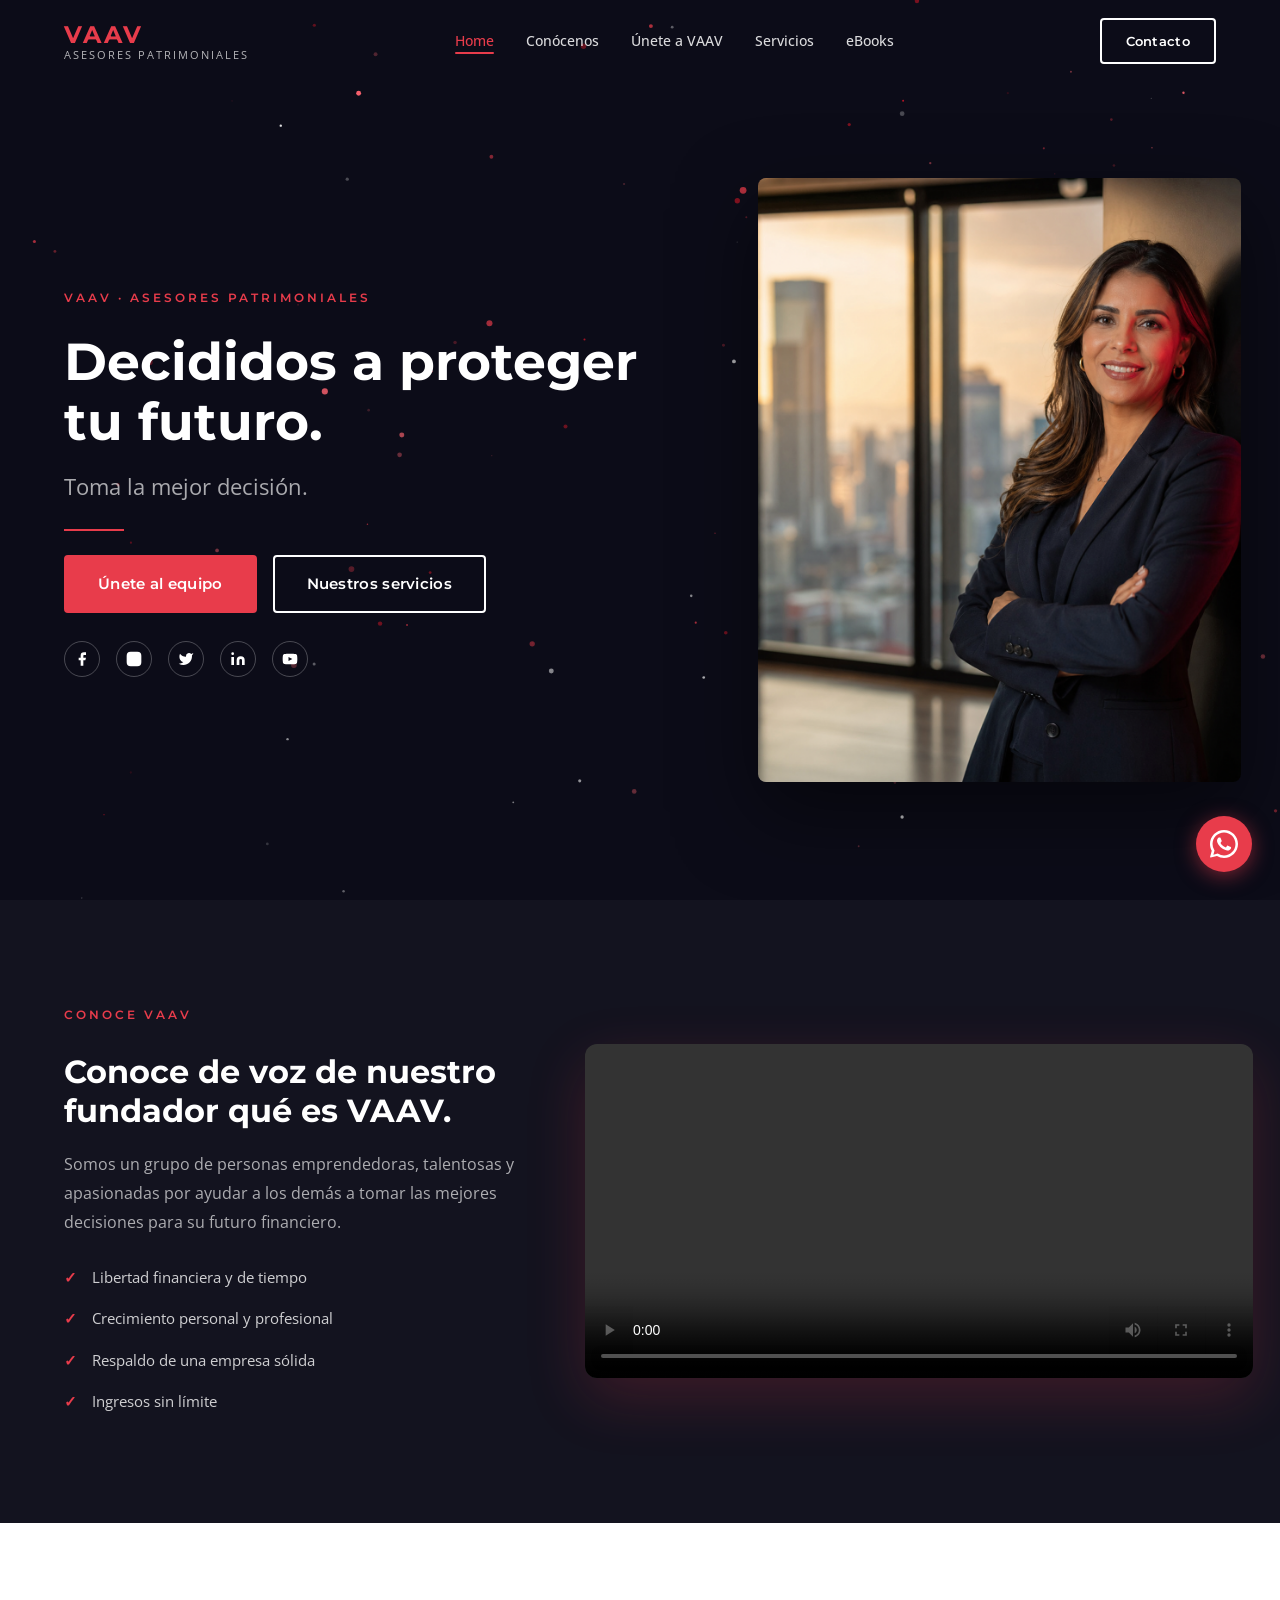
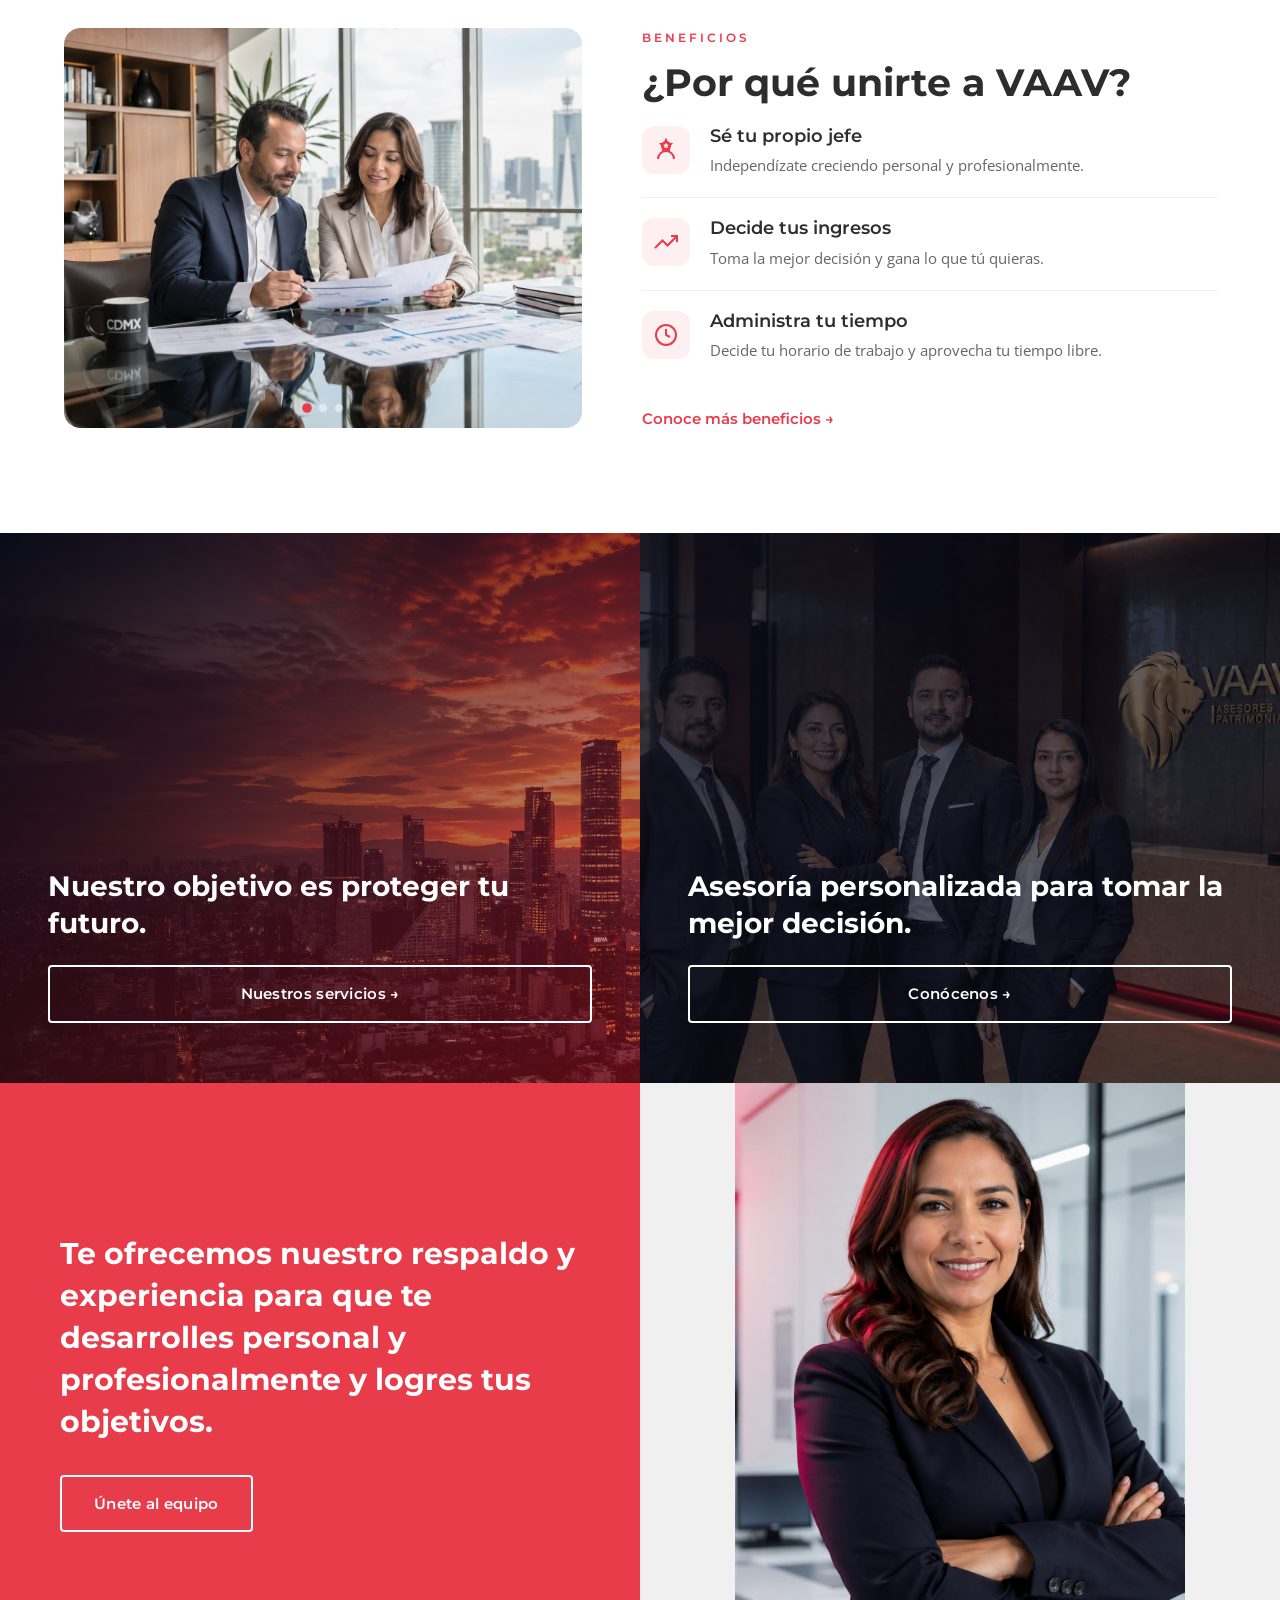
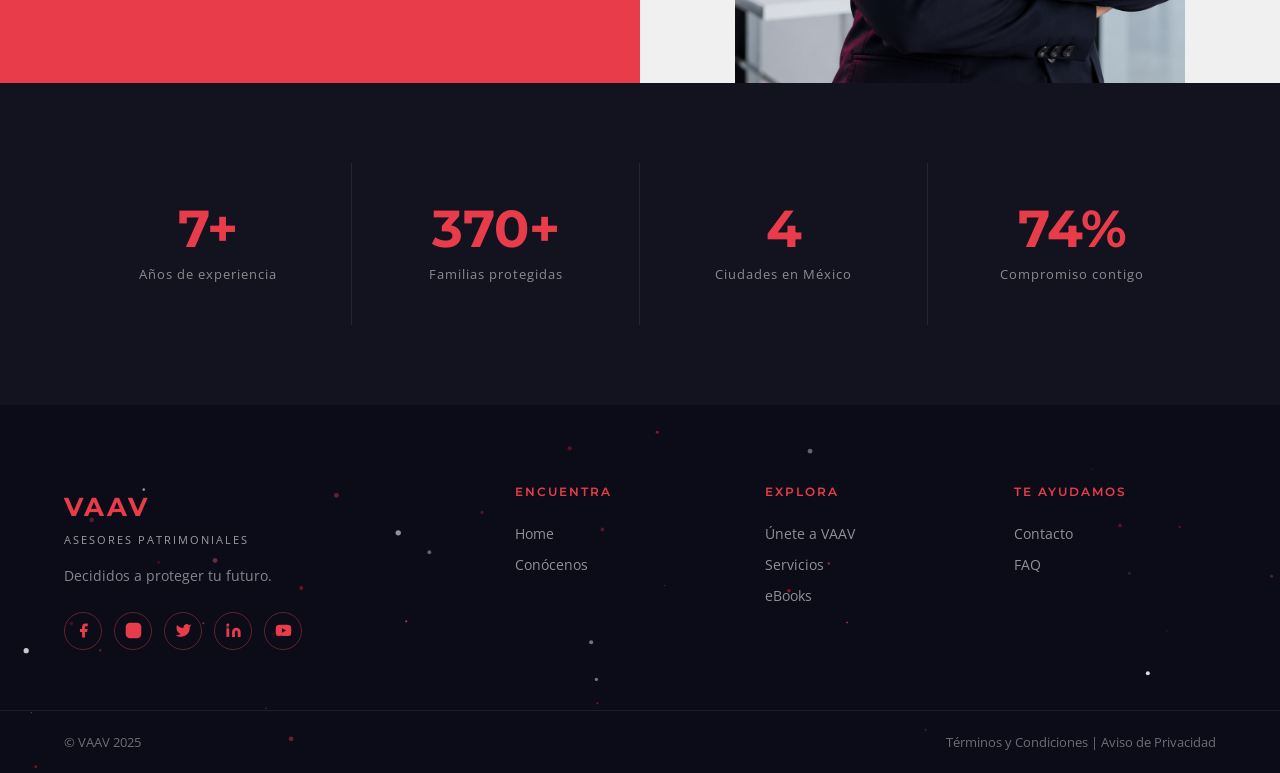
==== commit 880f703f: "fix: card-conocenos 50pct 0pct mobile" ====
--- a/index.html
+++ b/index.html
@@ -192,7 +192,7 @@
         <a href="pages/servicios.html" class="btn-outline-white">Nuestros servicios →</a>
       </div>
     </div>
-    <div class="card-item" style="background-image: url('assets/Images/card-conocenos.png'); background-size: cover; background-position: 50% 10%; min-height: 550px;">
+    <div class="card-item" style="background-image: url('assets/Images/card-conocenos.png'); background-size: cover; background-position: 50% 0%; min-height: 550px;">
       <div class="card-overlay card-overlay-dark"></div>
       <div class="card-content animate-on-scroll fadeInRight">
         <h2>Asesoría personalizada para tomar la mejor decisión.</h2>
--- a/assets/css/components.css
+++ b/assets/css/components.css
@@ -1052,7 +1052,7 @@
   .card-item {
     min-height: 550px !important;
     background-size: cover !important;
-    background-position: 50% 10% !important;
+    background-position: 50% 0% !important;
   }
 
   .card-content {
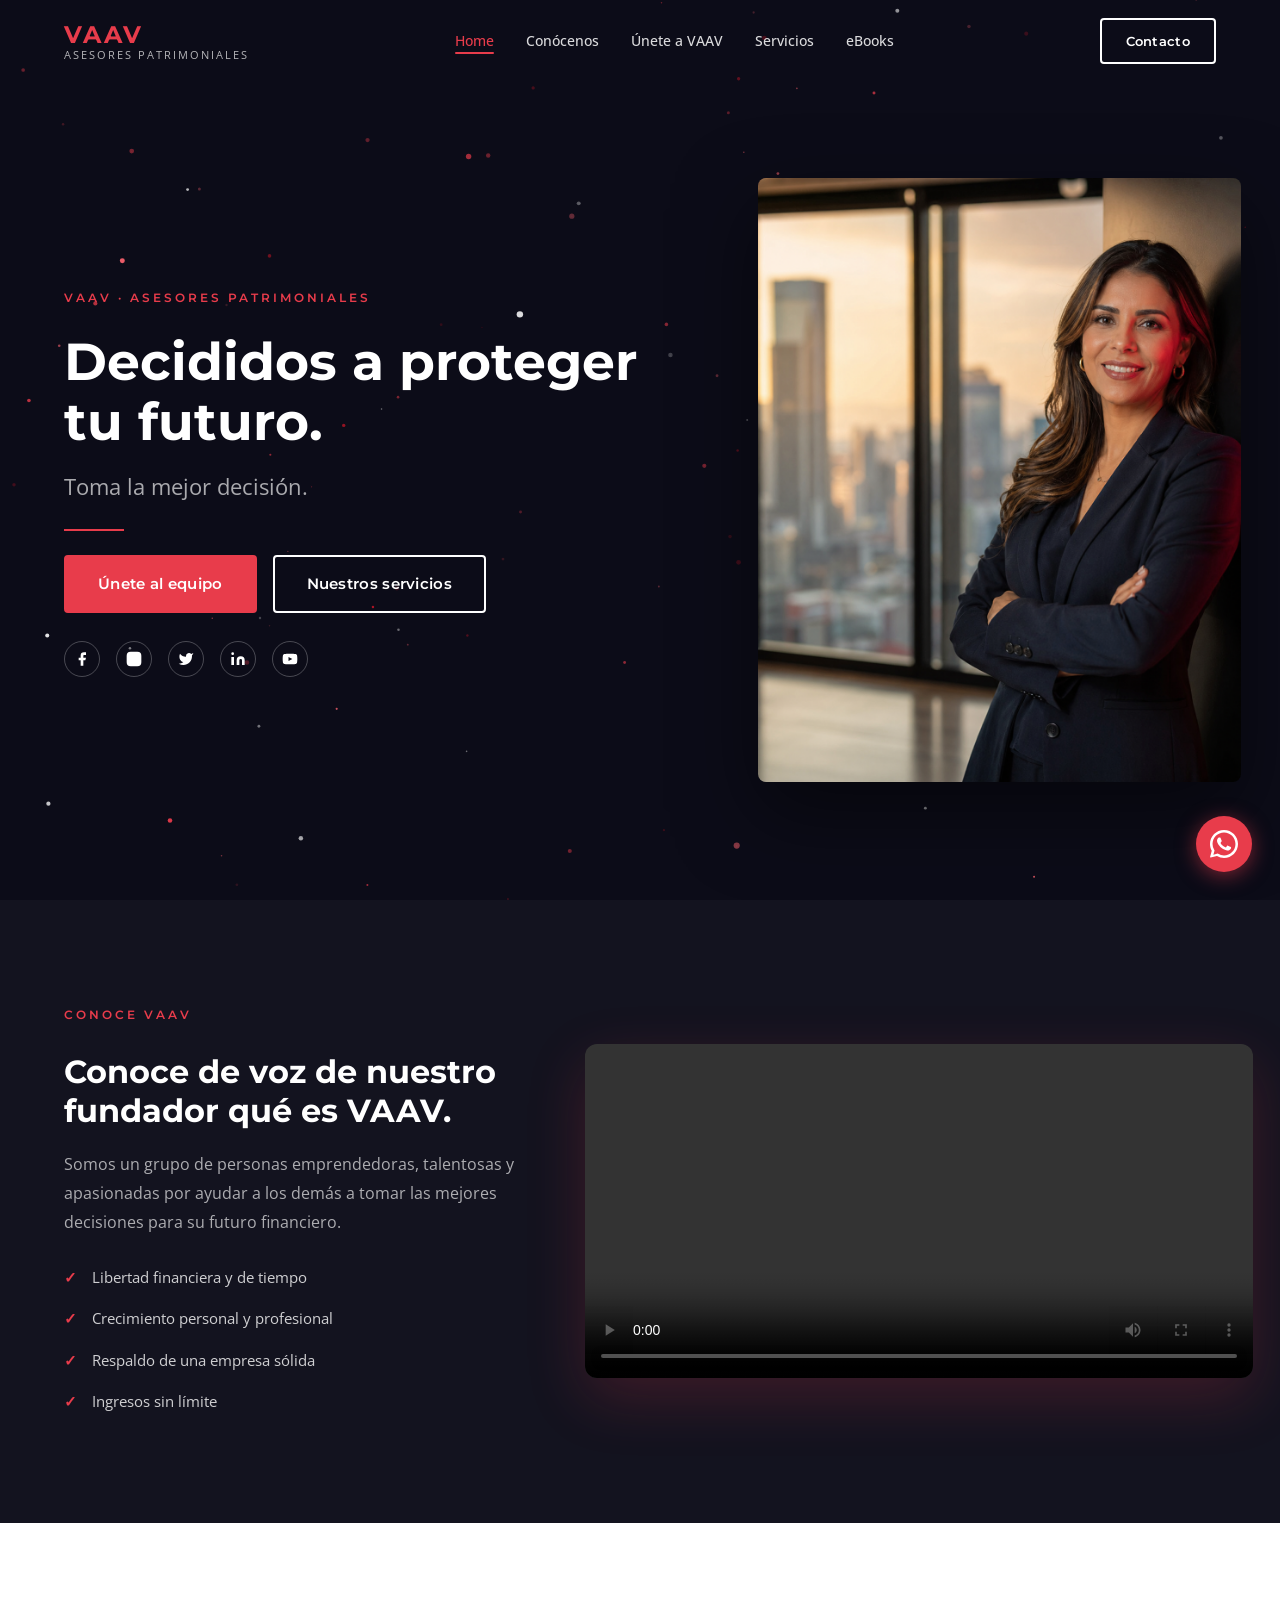
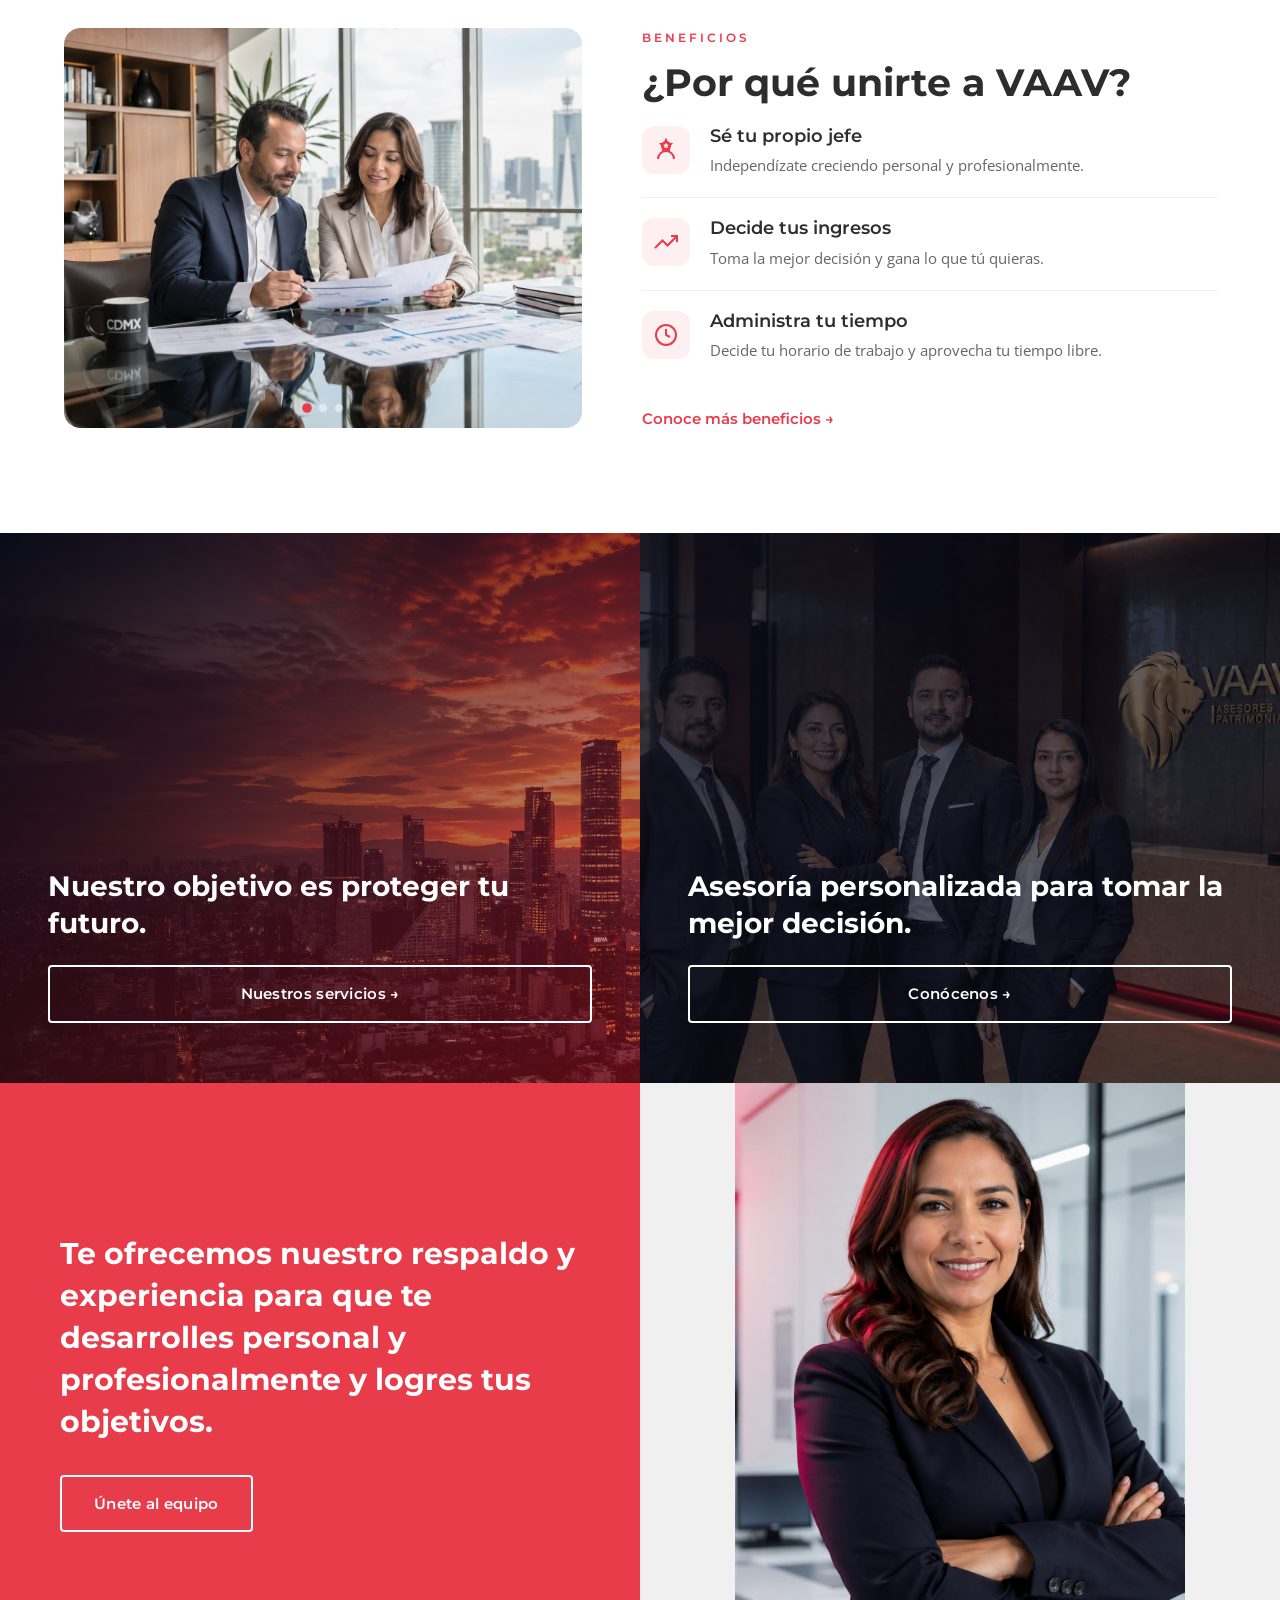
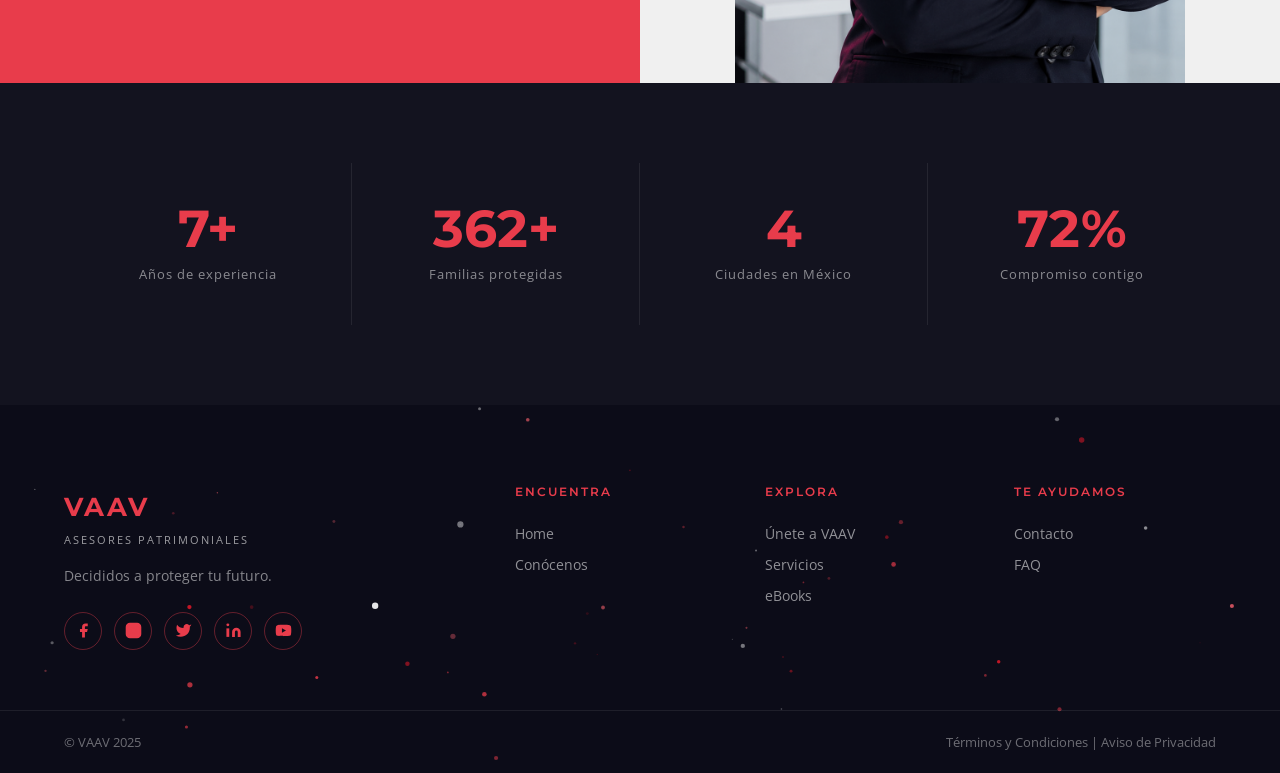
==== commit 817092f2: "fix: 12 mobile fixes - Safari iOS vh, hero, video, cards, bloque, stats, footer, particles" ====
--- a/index.html
+++ b/index.html
@@ -311,8 +311,15 @@
 <script src="assets/js/whatsapp.js"></script>
 <script>
   document.addEventListener('DOMContentLoaded', function () {
-    new VAAVParticles('hero-particles', { count: 120, speedMult: 1 }).init();
-    new VAAVParticles('footer-particles', { count: 60, speedMult: 0.5 }).init();
+    var isMobile = window.innerWidth <= 768;
+    new VAAVParticles('hero-particles', {
+      count: isMobile ? 40 : 120,
+      speedMult: isMobile ? 0.6 : 1
+    }).init();
+    new VAAVParticles('footer-particles', {
+      count: isMobile ? 20 : 60,
+      speedMult: isMobile ? 0.3 : 0.5
+    }).init();
   });
 </script>
 </body>
--- a/assets/css/global.css
+++ b/assets/css/global.css
@@ -32,6 +32,7 @@
 
   --transition: 0.3s ease;
   --container-max: 1200px;
+  --vh: 1vh;
 }
 
 /* ─── Reset ─────────────────────────────────────────────────── */
@@ -47,6 +48,8 @@
   font-size: 16px;
   scroll-behavior: smooth;
   -webkit-text-size-adjust: 100%;
+  overflow-x: hidden;
+  width: 100%;
 }
 
 body {
@@ -60,9 +63,13 @@
   overflow-x: hidden;
 }
 
-img, video {
+img, video, iframe, canvas {
   display: block;
   max-width: 100%;
+}
+
+section {
+  overflow: hidden;
 }
 
 a {
--- a/assets/css/nav.css
+++ b/assets/css/nav.css
@@ -208,7 +208,7 @@
 /* ─── WhatsApp flotante ──────────────────────────────────────── */
 .whatsapp-float {
   position: fixed;
-  bottom: 28px;
+  bottom: calc(28px + env(safe-area-inset-bottom, 0px));
   right: 28px;
   z-index: 999;
   background: #e83c4b;
@@ -234,6 +234,20 @@
   fill: #ffffff;
 }
 
+@media (max-width: 768px) {
+  .whatsapp-float {
+    bottom: calc(20px + env(safe-area-inset-bottom, 0px));
+    right: 20px;
+    width: 48px;
+    height: 48px;
+  }
+
+  .whatsapp-float svg {
+    width: 24px;
+    height: 24px;
+  }
+}
+
 /* ─── Responsive ─────────────────────────────────────────────── */
 @media (max-width: 1024px) {
   .nav-links,
--- a/assets/css/footer.css
+++ b/assets/css/footer.css
@@ -176,15 +176,29 @@
   .footer-grid {
     grid-template-columns: 1fr;
     gap: 28px;
+    text-align: center;
   }
 
   .footer-brand {
     grid-column: span 1;
   }
 
+  .footer-socials {
+    justify-content: center;
+  }
+
+  .footer-tagline {
+    max-width: 100%;
+  }
+
+  .footer-col h4 {
+    margin-bottom: 12px;
+  }
+
   .footer-bottom .container {
     flex-direction: column;
-    align-items: flex-start;
+    align-items: center;
+    text-align: center;
     gap: 8px;
   }
 }
--- a/assets/css/components.css
+++ b/assets/css/components.css
@@ -1040,87 +1040,164 @@
   }
 }
 
-@media (max-width: 767px) {
+@media (max-width: 768px) {
+  /* FIX 3 — Hero mobile compacto */
+  .hero-section {
+    min-height: auto !important;
+    height: auto !important;
+    padding-top: 100px;
+    padding-bottom: 60px;
+  }
+
   .hero-content {
-    grid-template-columns: 1fr;
-  }
-
-  .cards-grid {
-    grid-template-columns: 1fr;
-  }
+    grid-template-columns: 1fr !important;
+    gap: 30px;
+    text-align: center;
+  }
+
+  .hero-text { order: 1; }
+
+  .hero-image {
+    order: 2;
+    max-height: 320px;
+    overflow: hidden;
+    justify-content: center;
+  }
+
+  .hero-image img {
+    width: 100%;
+    height: 320px;
+    object-fit: cover;
+    object-position: top center;
+    border-radius: 12px;
+  }
+
+  .hero-buttons {
+    justify-content: center;
+    flex-wrap: wrap;
+    gap: 12px;
+  }
+
+  .hero-socials { justify-content: center; }
+
+  h1 {
+    font-size: clamp(32px, 9vw, 46px) !important;
+    line-height: 1.1 !important;
+  }
+
+  /* FIX 4 — Video mobile */
+  .video-section { padding: 50px 20px !important; }
+
+  .video-grid {
+    grid-template-columns: 1fr !important;
+    gap: 30px;
+  }
+
+  .video-player { order: -1; }
+  .video-text { order: 1; }
+
+  .video-wrapper video {
+    width: 100% !important;
+    height: auto !important;
+    aspect-ratio: 16 / 9;
+    border-radius: 12px;
+  }
+
+  .video-text h2 { font-size: 24px; }
+
+  /* FIX 5 — Beneficios mobile */
+  .beneficios-section { padding: 60px 20px !important; }
+
+  .beneficios-grid {
+    grid-template-columns: 1fr !important;
+    gap: 40px;
+  }
+
+  .slide img {
+    height: 280px !important;
+    object-fit: cover;
+    object-position: center;
+  }
+
+  /* FIX 6 — Cards mobile */
+  .cards-grid { grid-template-columns: 1fr !important; }
 
   .card-item {
     min-height: 550px !important;
+    background-position: 50% 0% !important;
     background-size: cover !important;
-    background-position: 50% 0% !important;
   }
 
   .card-content {
+    padding: 30px 24px !important;
     min-height: 400px;
   }
 
+  .card-content h2 { font-size: 22px !important; }
+
+  /* FIX 7 — Bloque equipo mobile */
   .bloque-grid {
-    grid-template-columns: 1fr;
+    display: flex !important;
+    flex-direction: column !important;
     min-height: auto;
   }
 
+  .bloque-text {
+    order: 2;
+    padding: 48px 24px !important;
+    min-height: auto !important;
+  }
+
+  .bloque-text h2 { font-size: 24px !important; }
+
   .bloque-image {
-    min-height: 450px;
-    background-size: contain;
-    background-position: top center;
-    background-repeat: no-repeat;
-    background-color: #f0f0f0;
-    order: -1;
-  }
-
-  .bloque-text {
     order: 1;
-  }
+    min-height: 420px !important;
+    background-size: contain !important;
+    background-position: top center !important;
+    background-repeat: no-repeat !important;
+    background-color: #f0f0f0 !important;
+    width: 100% !important;
+  }
+
+  /* FIX 8 — Stats mobile */
+  .stats-section { padding: 60px 20px !important; }
 
   .stats-grid {
-    grid-template-columns: repeat(2, 1fr);
+    grid-template-columns: 1fr 1fr !important;
+    gap: 0;
   }
 
   .stat-item {
-    border-right: none;
+    border-right: none !important;
     border-bottom: 1px solid rgba(255, 255, 255, 0.08);
-  }
-
-  .stat-item:nth-child(2n) {
-    border-right: none;
-  }
-
-  .servicios-grid {
-    grid-template-columns: 1fr;
-  }
-
-  .beneficios-grid-6 {
-    grid-template-columns: 1fr;
-  }
-
-  .form-row {
-    grid-template-columns: 1fr;
-  }
-
-  .form-wrapper {
-    padding: 32px 20px;
-  }
-
-  .valores-grid {
-    grid-template-columns: 1fr;
-  }
-
-  .pasos-grid {
-    flex-direction: column;
-    align-items: center;
-  }
-
-  .paso {
-    flex: 0 0 100%;
-    max-width: 300px;
-  }
-
-  .bloque-text {
-    padding: 60px 24px;
+    padding: 30px 16px !important;
+  }
+
+  .stat-item:nth-child(odd) {
+    border-right: 1px solid rgba(255, 255, 255, 0.08) !important;
+  }
+
+  .stat-item:nth-child(2n) { border-right: none; }
+
+  .stat-number { font-size: 38px !important; }
+  .stat-label { font-size: 12px !important; }
+
+  /* Otros */
+  .servicios-grid { grid-template-columns: 1fr; }
+  .beneficios-grid-6 { grid-template-columns: 1fr; }
+  .form-row { grid-template-columns: 1fr; }
+  .form-wrapper { padding: 32px 20px; }
+  .valores-grid { grid-template-columns: 1fr; }
+  .pasos-grid { flex-direction: column; align-items: center; }
+  .paso { flex: 0 0 100%; max-width: 300px; }
+}
+
+@media (max-width: 480px) {
+  .hero-image { display: none; }
+
+  .hero-section {
+    padding-top: 90px;
+    padding-bottom: 40px;
   }
 }
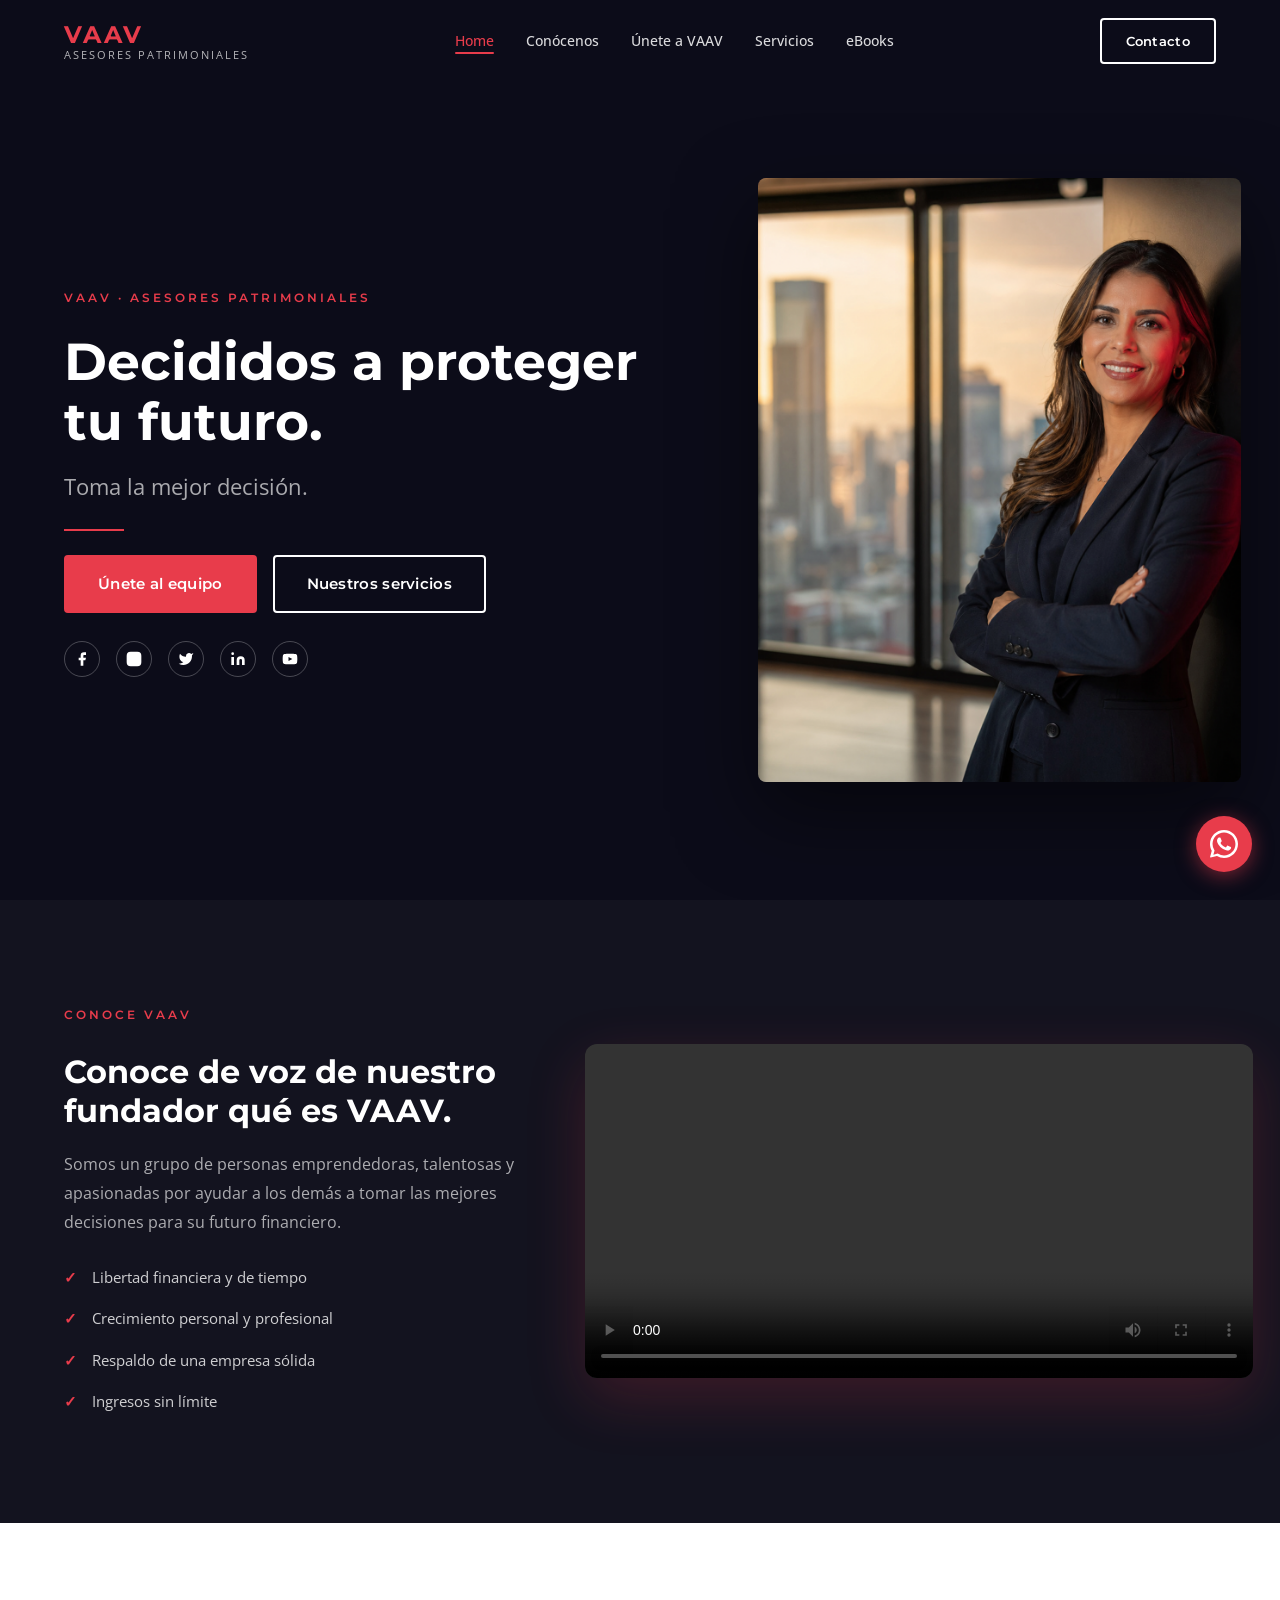
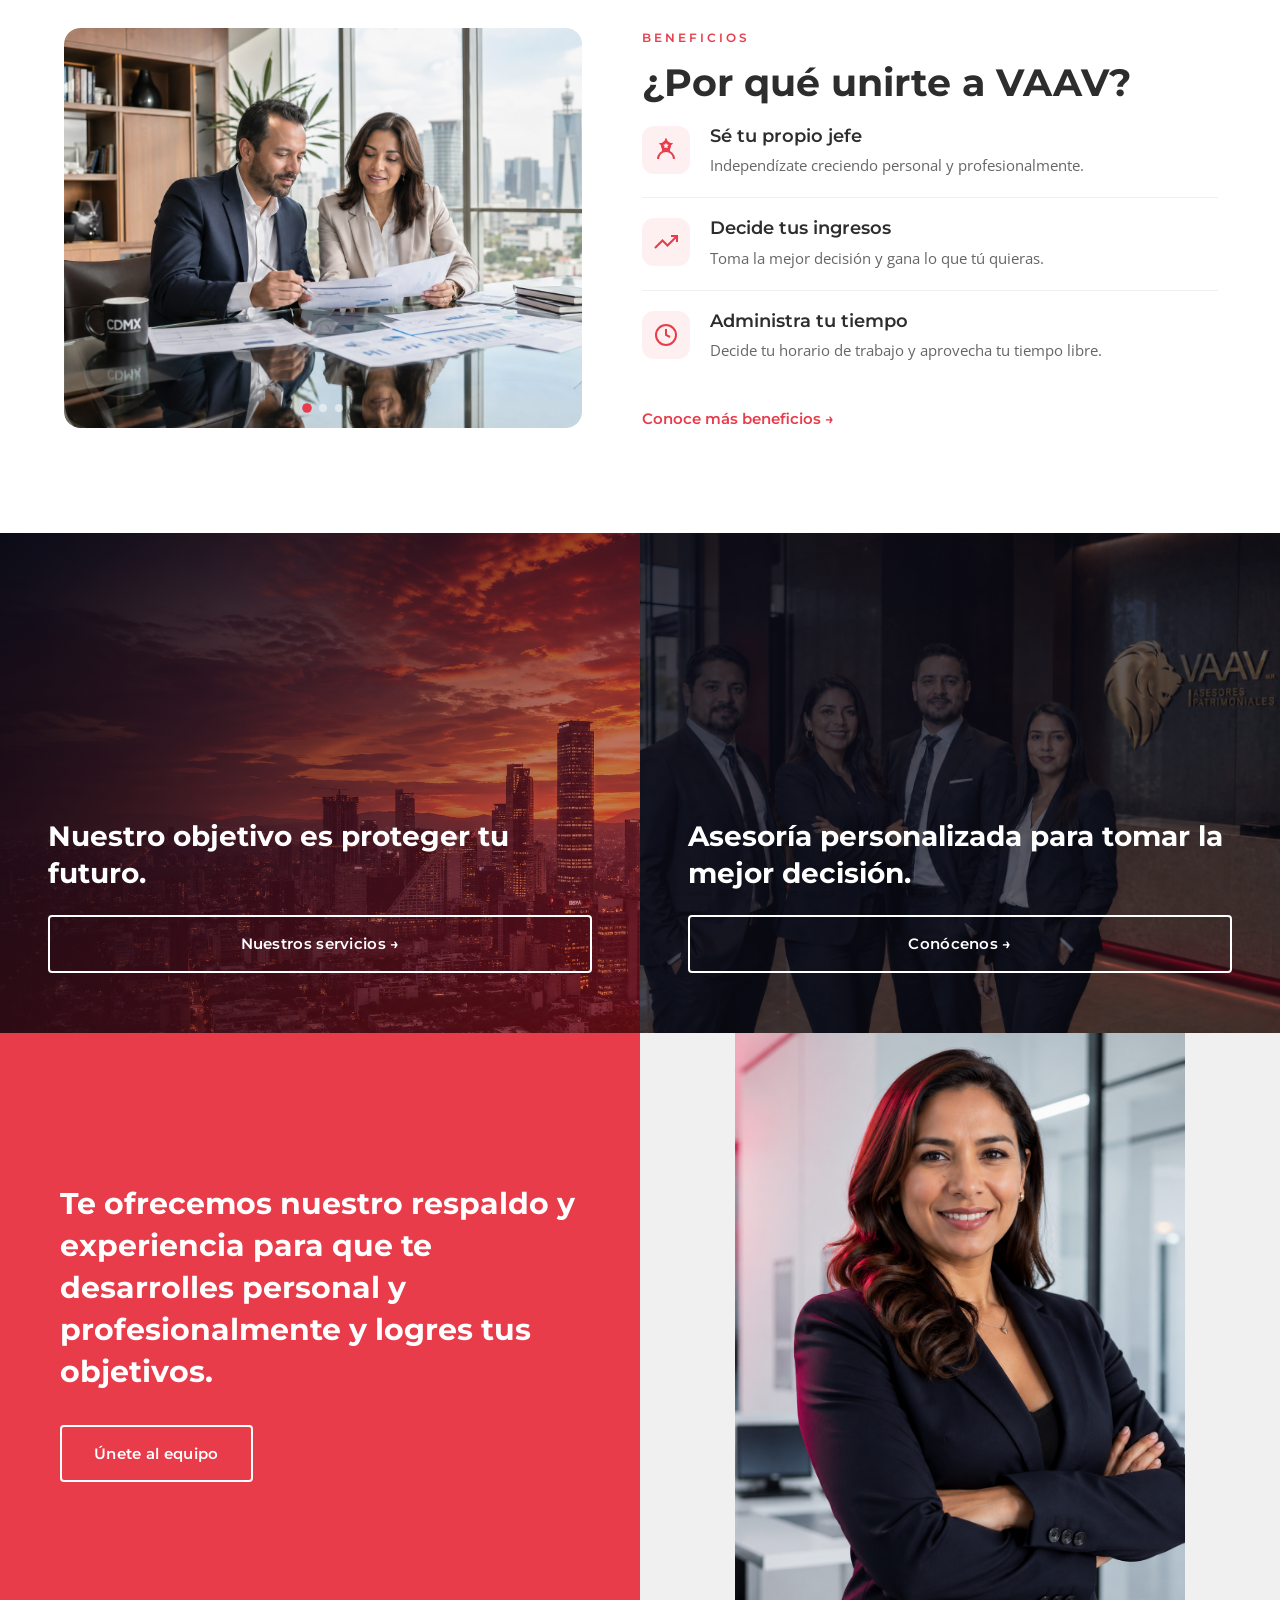
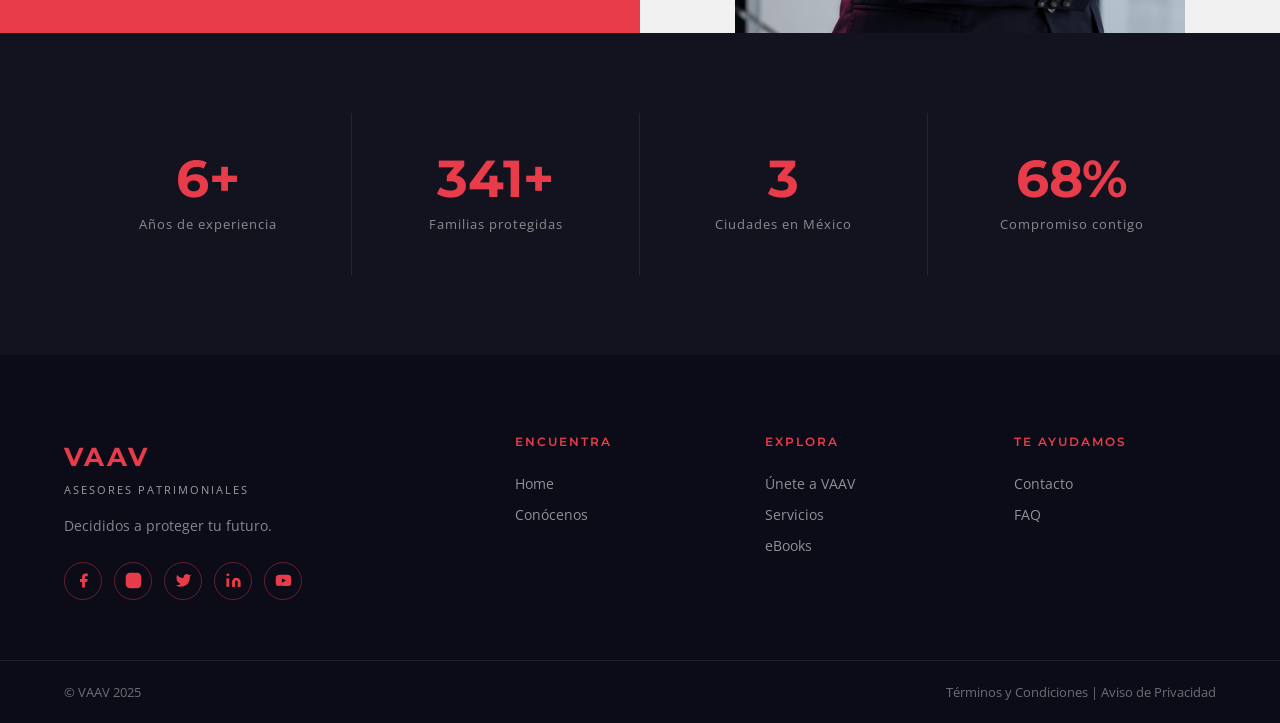
==== commit 3eb1e346: "fix: 5 correcciones quirurgicas mobile - hero orden, video padding, slider visible, card caras, foot" ====
--- a/index.html
+++ b/index.html
@@ -192,7 +192,7 @@
         <a href="pages/servicios.html" class="btn-outline-white">Nuestros servicios →</a>
       </div>
     </div>
-    <div class="card-item" style="background-image: url('assets/Images/card-conocenos.png'); background-size: cover; background-position: 50% 0%; min-height: 550px;">
+    <div class="card-item" style="background-image: url('assets/Images/card-conocenos.png'); background-size: 130%; background-position: 50% 5%; min-height: 500px;">
       <div class="card-overlay card-overlay-dark"></div>
       <div class="card-content animate-on-scroll fadeInRight">
         <h2>Asesoría personalizada para tomar la mejor decisión.</h2>
--- a/assets/css/footer.css
+++ b/assets/css/footer.css
@@ -202,3 +202,40 @@
     gap: 8px;
   }
 }
+
+@media (max-width: 768px) {
+  #main-footer { padding-top: 0; }
+
+  .footer-content { padding: 48px 0 0 !important; }
+
+  .footer-grid {
+    display: grid !important;
+    grid-template-columns: 1fr 1fr !important;
+    gap: 24px 16px !important;
+    text-align: left !important;
+  }
+
+  .footer-brand {
+    grid-column: 1 / -1;
+    text-align: left;
+  }
+
+  .footer-socials { justify-content: flex-start; }
+
+  .footer-col { text-align: left; }
+
+  .footer-col h4 {
+    font-size: 11px !important;
+    margin-bottom: 10px !important;
+  }
+
+  .footer-col ul li { line-height: 1.8 !important; }
+
+  .footer-bottom .container {
+    flex-direction: column !important;
+    gap: 6px;
+    text-align: center;
+    font-size: 12px;
+  }
+}
+
--- a/assets/css/components.css
+++ b/assets/css/components.css
@@ -1041,32 +1041,34 @@
 }
 
 @media (max-width: 768px) {
-  /* FIX 3 — Hero mobile compacto */
+  /* P1 — Hero: texto primero, imagen después */
   .hero-section {
     min-height: auto !important;
     height: auto !important;
     padding-top: 100px;
-    padding-bottom: 60px;
+    padding-bottom: 50px;
   }
 
   .hero-content {
-    grid-template-columns: 1fr !important;
-    gap: 30px;
+    display: flex !important;
+    flex-direction: column !important;
+    gap: 24px;
     text-align: center;
   }
 
-  .hero-text { order: 1; }
+  .hero-text { order: 1 !important; }
 
   .hero-image {
-    order: 2;
-    max-height: 320px;
+    order: 2 !important;
+    max-height: 280px;
     overflow: hidden;
+    border-radius: 12px;
     justify-content: center;
   }
 
   .hero-image img {
     width: 100%;
-    height: 320px;
+    height: 280px;
     object-fit: cover;
     object-position: top center;
     border-radius: 12px;
@@ -1085,41 +1087,55 @@
     line-height: 1.1 !important;
   }
 
-  /* FIX 4 — Video mobile */
-  .video-section { padding: 50px 20px !important; }
+  /* P2 — Video: sin espacio negro, video primero */
+  .video-section { padding: 40px 20px !important; }
 
   .video-grid {
-    grid-template-columns: 1fr !important;
-    gap: 30px;
-  }
-
-  .video-player { order: -1; }
-  .video-text { order: 1; }
+    display: flex !important;
+    flex-direction: column !important;
+    gap: 24px;
+  }
+
+  .video-player { order: 1 !important; }
+  .video-text   { order: 2 !important; }
 
   .video-wrapper video {
     width: 100% !important;
     height: auto !important;
     aspect-ratio: 16 / 9;
     border-radius: 12px;
-  }
-
-  .video-text h2 { font-size: 24px; }
-
-  /* FIX 5 — Beneficios mobile */
+    display: block;
+  }
+
+  .video-text h2 {
+    font-size: 22px !important;
+    line-height: 1.3 !important;
+  }
+
+  /* P5 — Beneficios: slider visible en mobile */
   .beneficios-section { padding: 60px 20px !important; }
 
   .beneficios-grid {
-    grid-template-columns: 1fr !important;
-    gap: 40px;
-  }
+    display: flex !important;
+    flex-direction: column !important;
+    gap: 32px;
+  }
+
+  .beneficios-slider {
+    display: block !important;
+    order: 2;
+  }
+
+  .beneficios-content { order: 1; }
 
   .slide img {
-    height: 280px !important;
+    height: 220px !important;
     object-fit: cover;
     object-position: center;
-  }
-
-  /* FIX 6 — Cards mobile */
+    border-radius: 12px;
+  }
+
+  /* Cards mobile */
   .cards-grid { grid-template-columns: 1fr !important; }
 
   .card-item {
@@ -1135,7 +1151,7 @@
 
   .card-content h2 { font-size: 22px !important; }
 
-  /* FIX 7 — Bloque equipo mobile */
+  /* Bloque equipo mobile */
   .bloque-grid {
     display: flex !important;
     flex-direction: column !important;
@@ -1160,7 +1176,7 @@
     width: 100% !important;
   }
 
-  /* FIX 8 — Stats mobile */
+  /* Stats mobile */
   .stats-section { padding: 60px 20px !important; }
 
   .stats-grid {
@@ -1181,20 +1197,20 @@
   .stat-item:nth-child(2n) { border-right: none; }
 
   .stat-number { font-size: 38px !important; }
-  .stat-label { font-size: 12px !important; }
+  .stat-label  { font-size: 12px !important; }
 
   /* Otros */
-  .servicios-grid { grid-template-columns: 1fr; }
+  .servicios-grid    { grid-template-columns: 1fr; }
   .beneficios-grid-6 { grid-template-columns: 1fr; }
-  .form-row { grid-template-columns: 1fr; }
-  .form-wrapper { padding: 32px 20px; }
-  .valores-grid { grid-template-columns: 1fr; }
-  .pasos-grid { flex-direction: column; align-items: center; }
-  .paso { flex: 0 0 100%; max-width: 300px; }
+  .form-row          { grid-template-columns: 1fr; }
+  .form-wrapper      { padding: 32px 20px; }
+  .valores-grid      { grid-template-columns: 1fr; }
+  .pasos-grid        { flex-direction: column; align-items: center; }
+  .paso              { flex: 0 0 100%; max-width: 300px; }
 }
 
 @media (max-width: 480px) {
-  .hero-image { display: none; }
+  .hero-image { display: none !important; }
 
   .hero-section {
     padding-top: 90px;
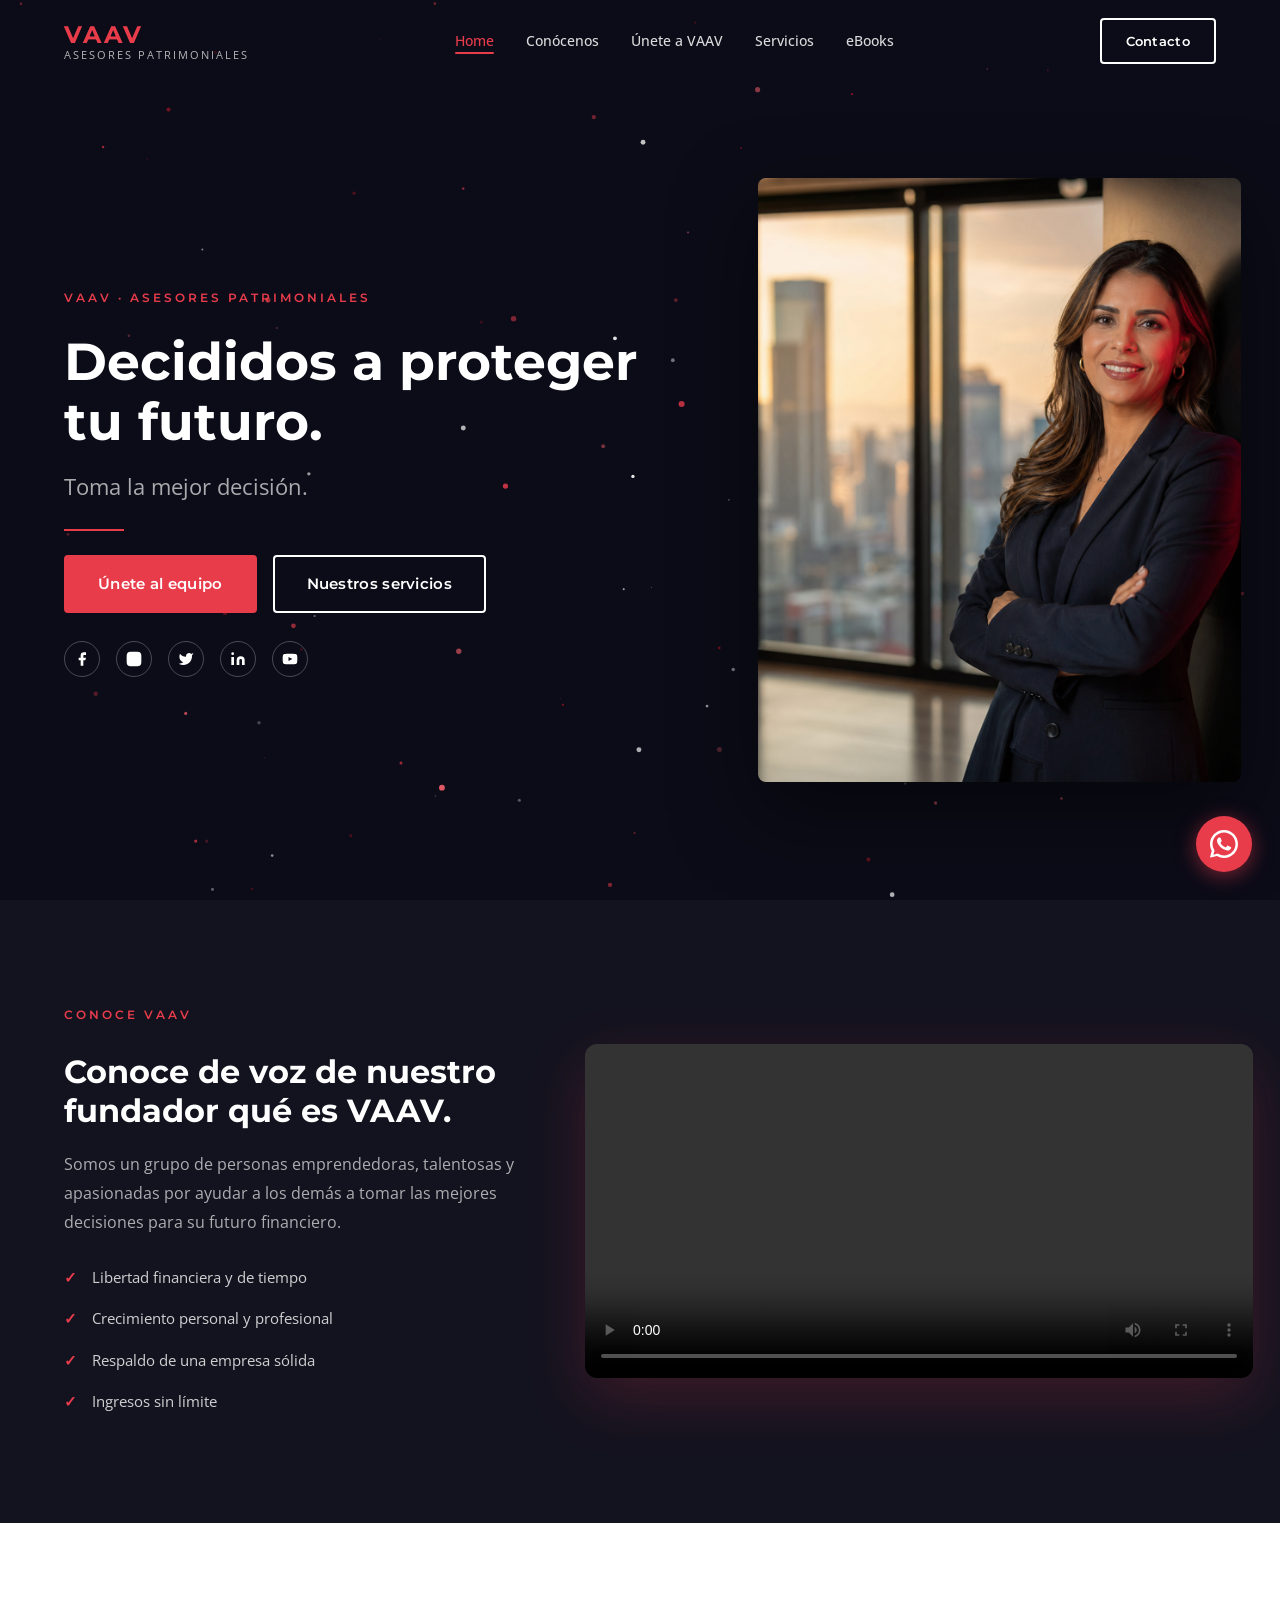
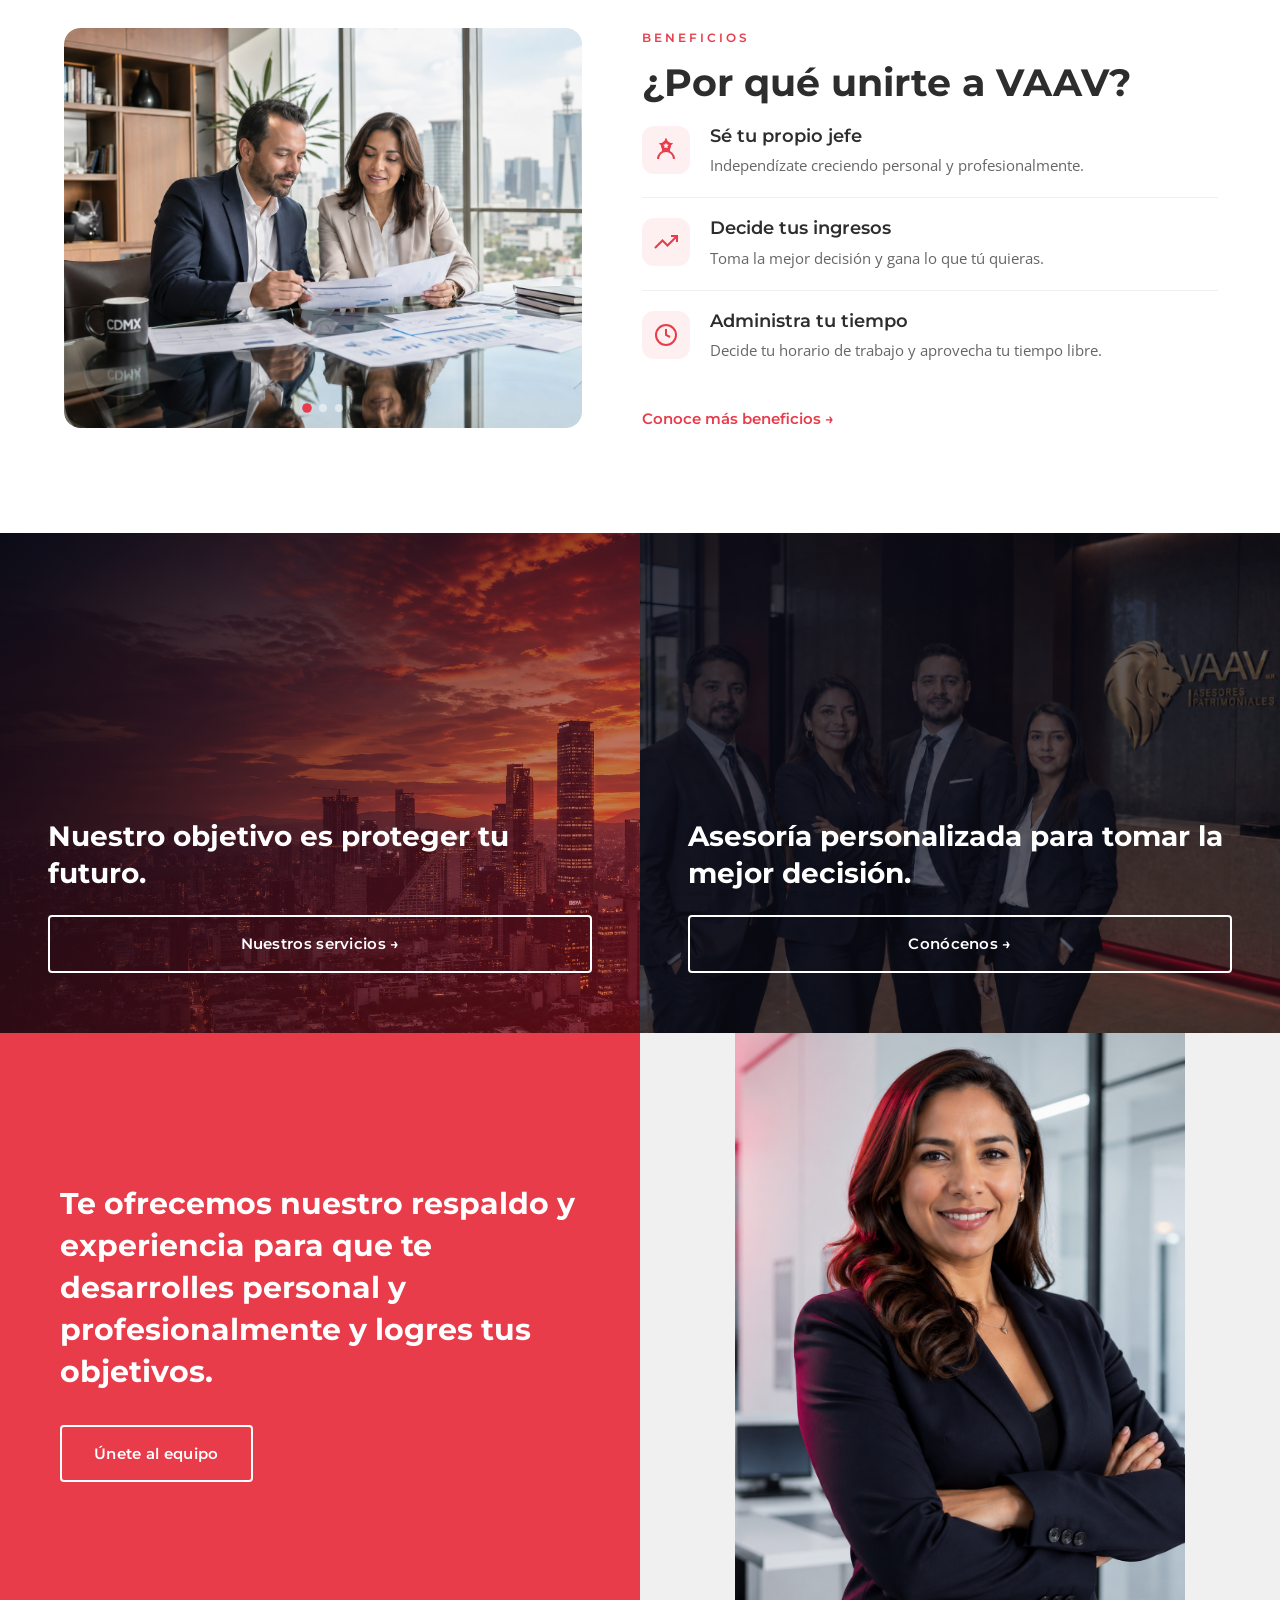
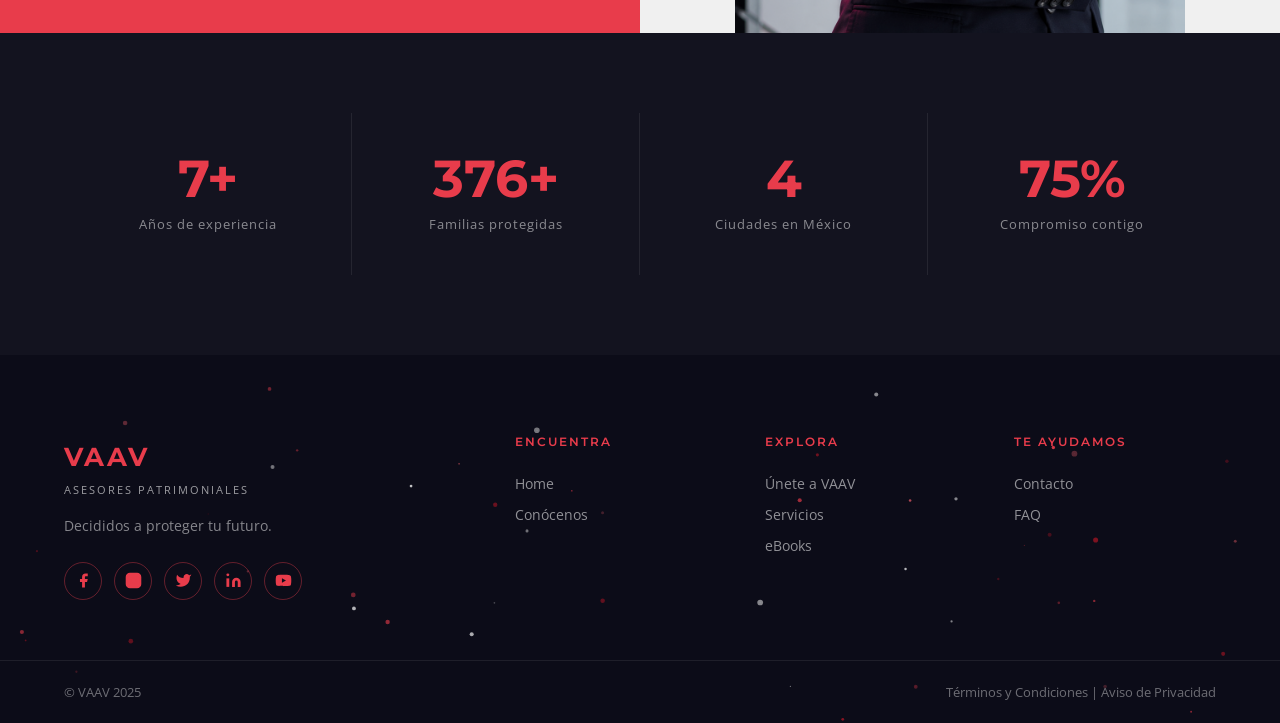
==== commit a428b5ca: "fix: inline style block mobile fixes con !important en ambos index.html" ====
--- a/index.html
+++ b/index.html
@@ -16,6 +16,78 @@
   <link rel="stylesheet" href="assets/css/nav.css">
   <link rel="stylesheet" href="assets/css/footer.css">
   <link rel="stylesheet" href="assets/css/components.css">
+<style>
+/* ============================================
+   MOBILE FIXES - VAAV
+   ============================================ */
+@media (max-width: 768px) {
+  /* HERO */
+  .hero-section { min-height: auto !important; height: auto !important; padding-top: 90px !important; padding-bottom: 40px !important; }
+  .hero-content { display: flex !important; flex-direction: column !important; grid-template-columns: unset !important; gap: 24px !important; text-align: center !important; }
+  .hero-text { order: 1 !important; }
+  .hero-image { order: 2 !important; max-height: 280px !important; overflow: hidden !important; border-radius: 12px !important; }
+  .hero-image img { width: 100% !important; height: 280px !important; object-fit: cover !important; object-position: top center !important; }
+  .hero-buttons { justify-content: center !important; flex-wrap: wrap !important; gap: 12px !important; }
+  .hero-socials { justify-content: center !important; }
+  .hero-divider { margin: 16px auto !important; }
+
+  /* VIDEO */
+  .video-section { padding: 40px 20px !important; }
+  .video-grid { display: flex !important; flex-direction: column !important; grid-template-columns: unset !important; gap: 24px !important; }
+  .video-player { order: 1 !important; }
+  .video-text { order: 2 !important; }
+  .video-wrapper video { width: 100% !important; height: auto !important; aspect-ratio: 16 / 9 !important; border-radius: 12px !important; display: block !important; }
+  .video-text h2 { font-size: 22px !important; line-height: 1.3 !important; }
+  .check-list li { font-size: 14px !important; }
+
+  /* BENEFICIOS */
+  .beneficios-section { padding: 50px 20px !important; }
+  .beneficios-grid { display: flex !important; flex-direction: column !important; grid-template-columns: unset !important; gap: 32px !important; }
+  .beneficios-slider { display: block !important; order: 2 !important; }
+  .beneficios-content { order: 1 !important; }
+  .slide img { height: 220px !important; object-fit: cover !important; border-radius: 12px !important; }
+
+  /* CARDS */
+  .cards-grid { display: flex !important; flex-direction: column !important; grid-template-columns: unset !important; }
+  .card-item { min-height: 500px !important; background-position: 50% 5% !important; background-size: 130% !important; }
+  .card-content { padding: 30px 24px !important; }
+  .card-content h2 { font-size: 22px !important; }
+
+  /* BLOQUE EQUIPO */
+  .bloque-grid { display: flex !important; flex-direction: column !important; grid-template-columns: unset !important; }
+  .bloque-text { order: 2 !important; padding: 48px 24px !important; min-height: auto !important; }
+  .bloque-text h2 { font-size: 22px !important; }
+  .bloque-image { order: 1 !important; min-height: 420px !important; background-size: contain !important; background-position: top center !important; background-repeat: no-repeat !important; background-color: #f0f0f0 !important; width: 100% !important; }
+
+  /* STATS */
+  .stats-section { padding: 50px 20px !important; }
+  .stats-grid { grid-template-columns: 1fr 1fr !important; gap: 0 !important; }
+  .stat-item { border-right: none !important; border-bottom: 1px solid rgba(255,255,255,0.08) !important; padding: 28px 16px !important; }
+  .stat-item:nth-child(odd) { border-right: 1px solid rgba(255,255,255,0.08) !important; }
+  .stat-number { font-size: 36px !important; }
+  .stat-label { font-size: 12px !important; }
+
+  /* FOOTER */
+  #main-footer { padding-top: 48px !important; }
+  .footer-grid { display: grid !important; grid-template-columns: 1fr 1fr !important; gap: 24px 16px !important; }
+  .footer-brand { grid-column: 1 / -1 !important; }
+  .footer-socials { justify-content: flex-start !important; }
+  .footer-bottom .container { flex-direction: column !important; gap: 6px !important; text-align: center !important; font-size: 12px !important; }
+
+  /* WHATSAPP */
+  .whatsapp-float { bottom: calc(20px + env(safe-area-inset-bottom)) !important; right: 20px !important; width: 48px !important; height: 48px !important; }
+
+  /* OVERFLOW */
+  html, body { overflow-x: hidden !important; width: 100% !important; }
+  section { overflow: hidden !important; }
+}
+
+@media (max-width: 480px) {
+  .hero-image { display: none !important; }
+  .hero-section { padding-top: 90px !important; padding-bottom: 30px !important; }
+  h1 { font-size: clamp(30px, 9vw, 44px) !important; line-height: 1.1 !important; }
+}
+</style>
 </head>
 <body>
 
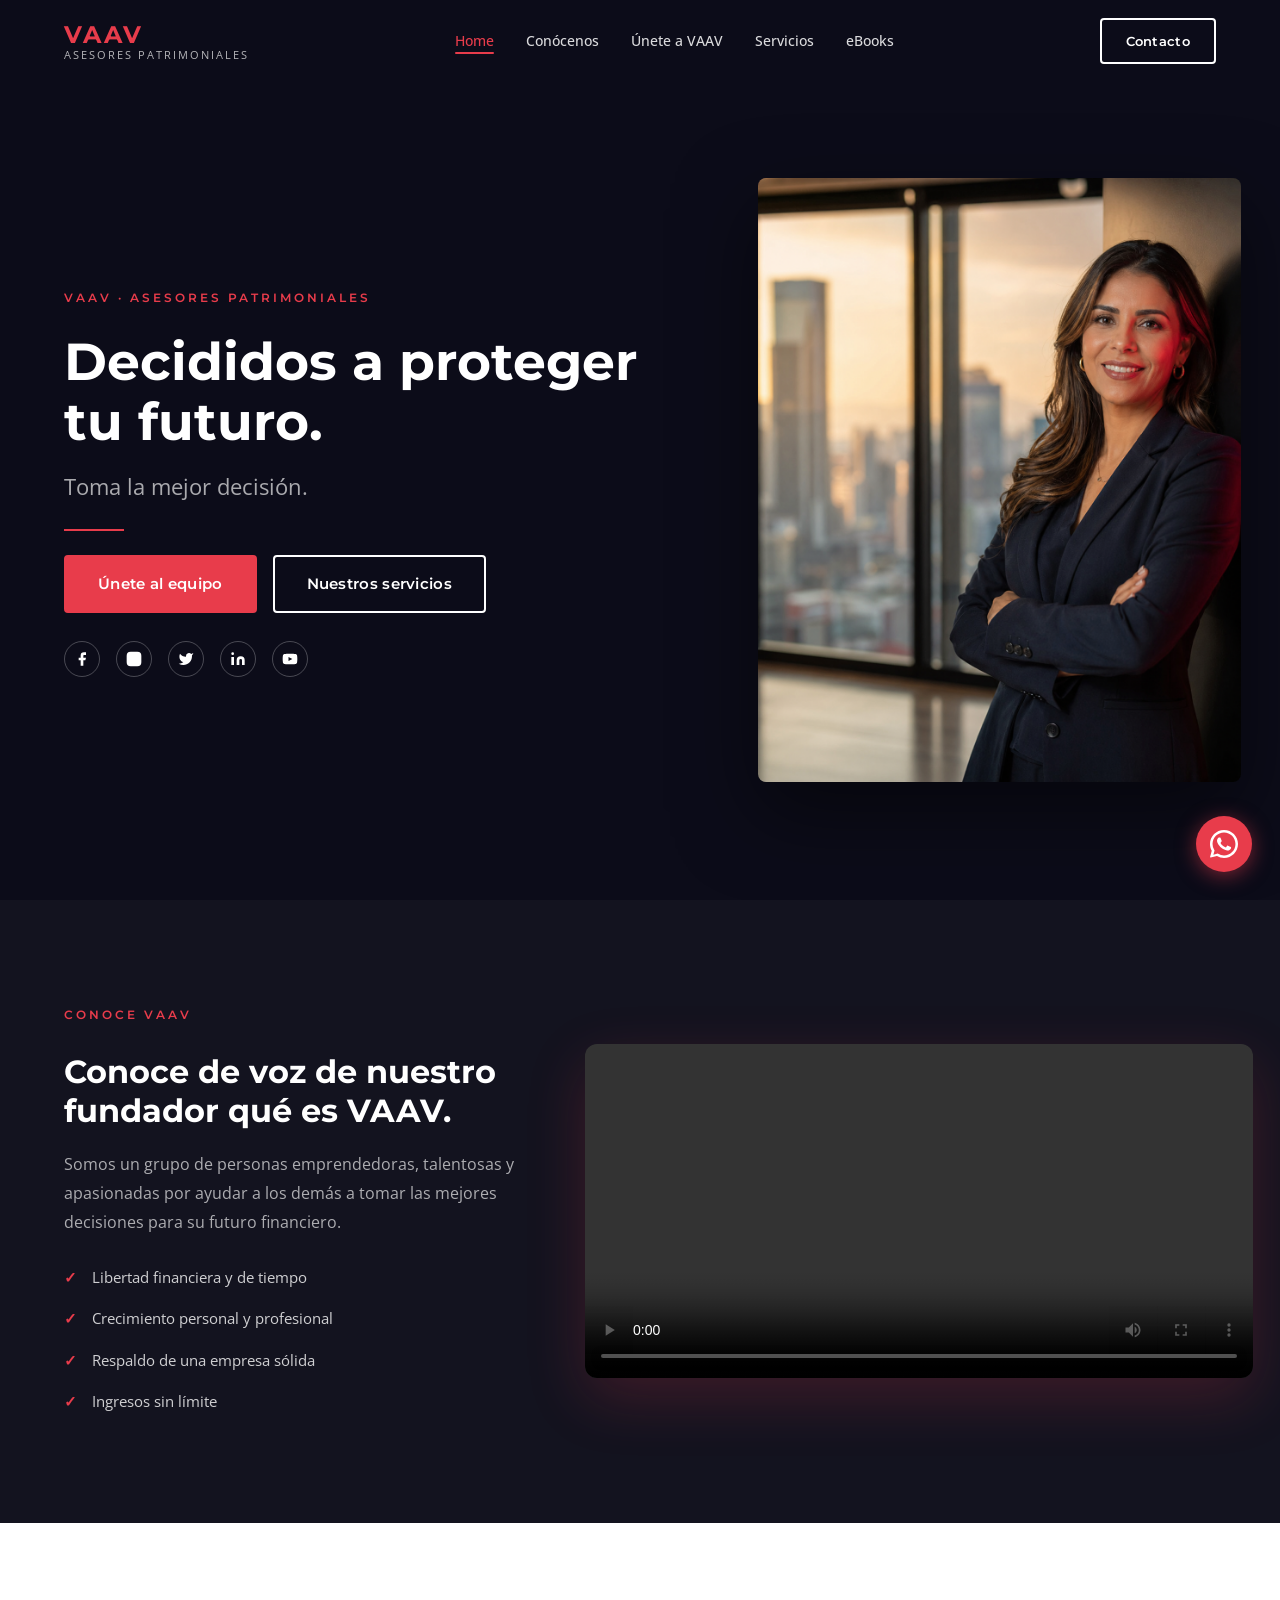
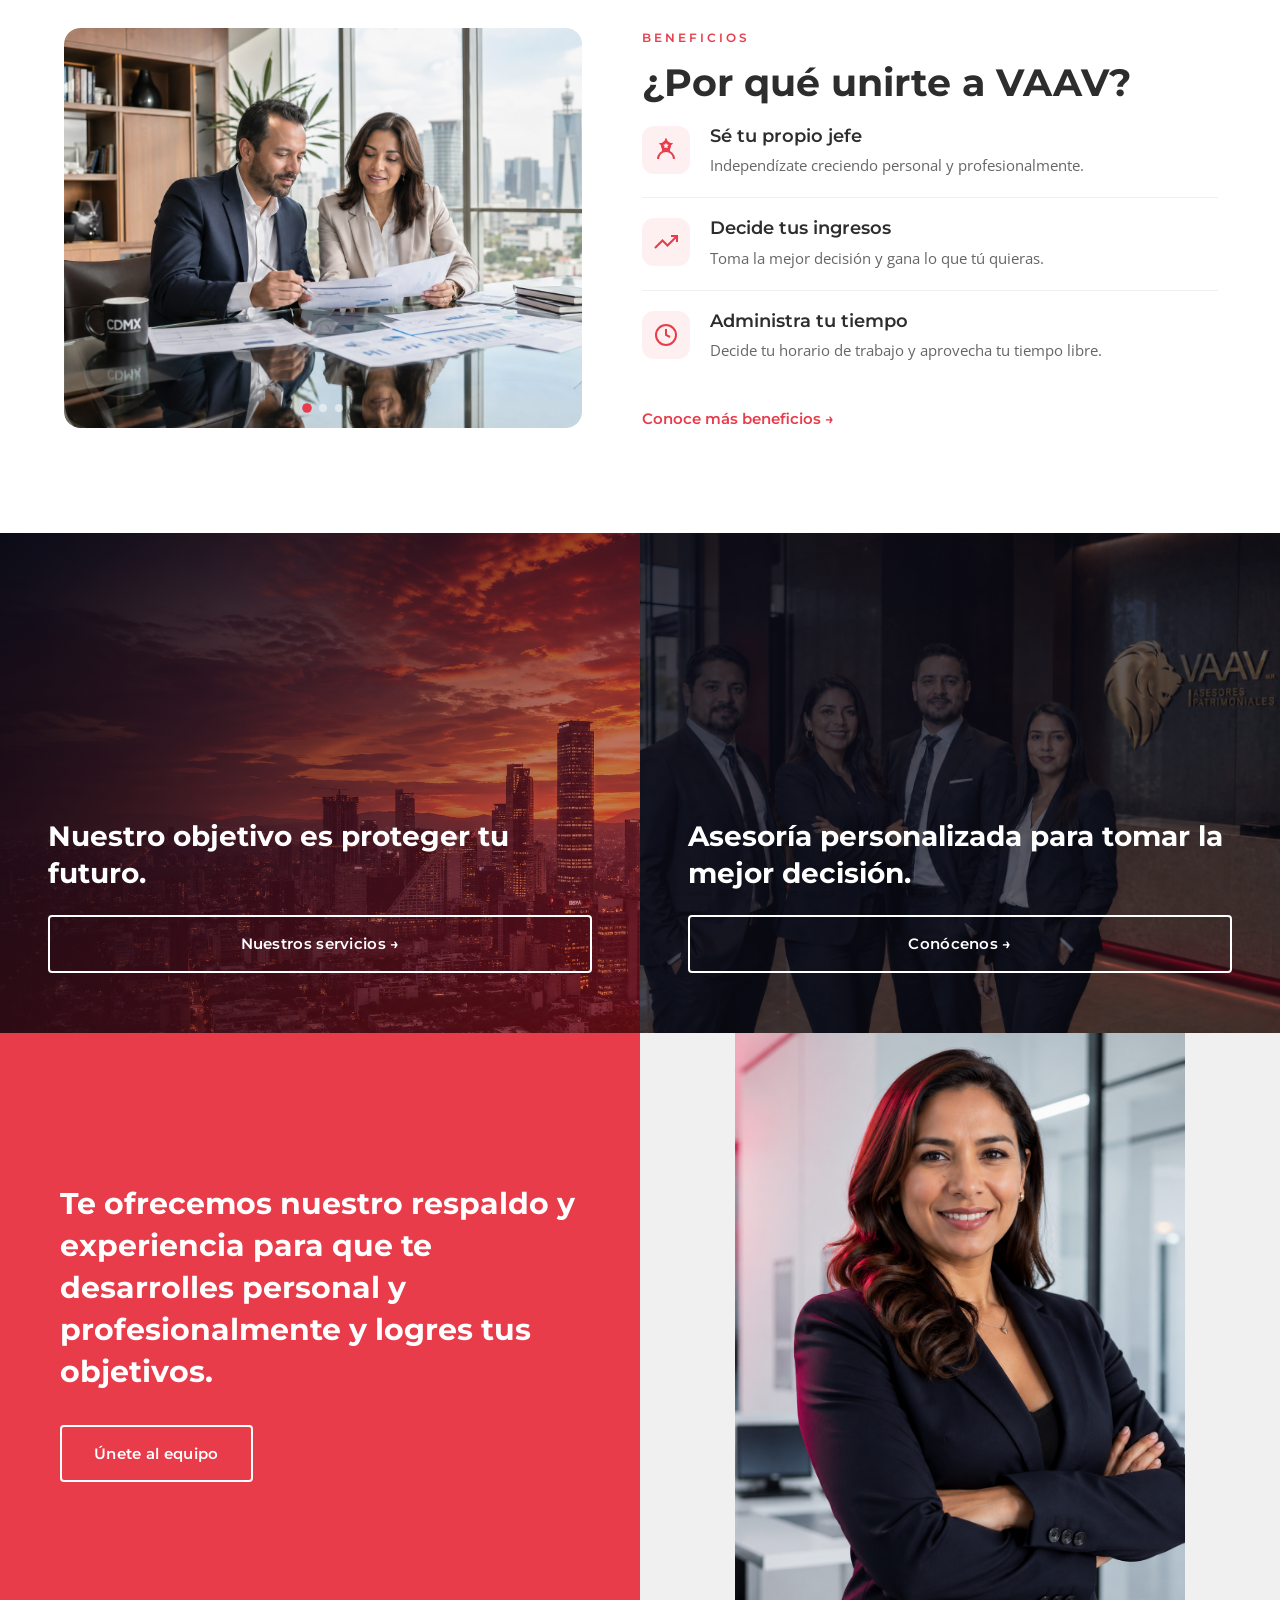
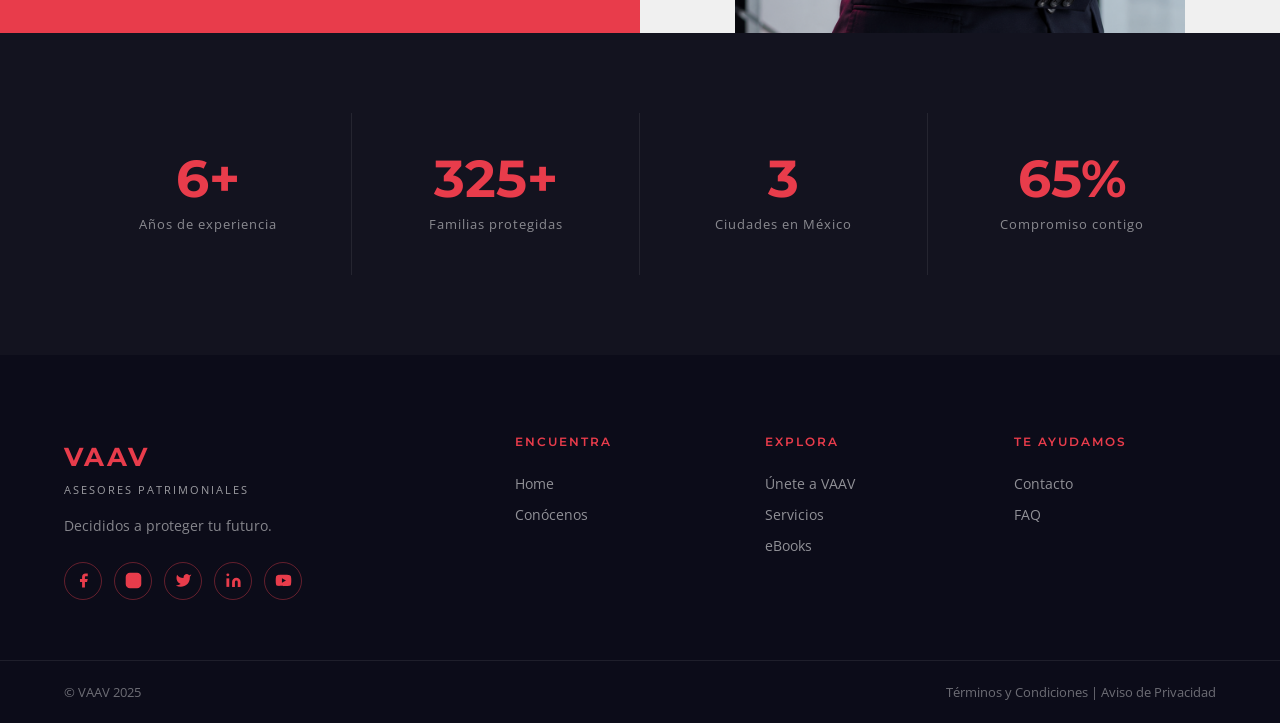
==== commit 4b9d78bf: "fix: card-conocenos background-position center 15% para ver caras equipo mobile" ====
--- a/index.html
+++ b/index.html
@@ -49,7 +49,7 @@
 
   /* CARDS */
   .cards-grid { display: flex !important; flex-direction: column !important; grid-template-columns: unset !important; }
-  .card-item { min-height: 500px !important; background-position: 50% 5% !important; background-size: 130% !important; }
+  .card-item { min-height: 500px !important; background-position: center 15% !important; background-size: cover !important; }
   .card-content { padding: 30px 24px !important; }
   .card-content h2 { font-size: 22px !important; }
 
@@ -264,7 +264,7 @@
         <a href="pages/servicios.html" class="btn-outline-white">Nuestros servicios →</a>
       </div>
     </div>
-    <div class="card-item" style="background-image: url('assets/Images/card-conocenos.png'); background-size: 130%; background-position: 50% 5%; min-height: 500px;">
+    <div class="card-item" style="background-image: url('assets/Images/card-conocenos.png'); background-size: cover; background-position: center 15%; min-height: 500px;">
       <div class="card-overlay card-overlay-dark"></div>
       <div class="card-content animate-on-scroll fadeInRight">
         <h2>Asesoría personalizada para tomar la mejor decisión.</h2>
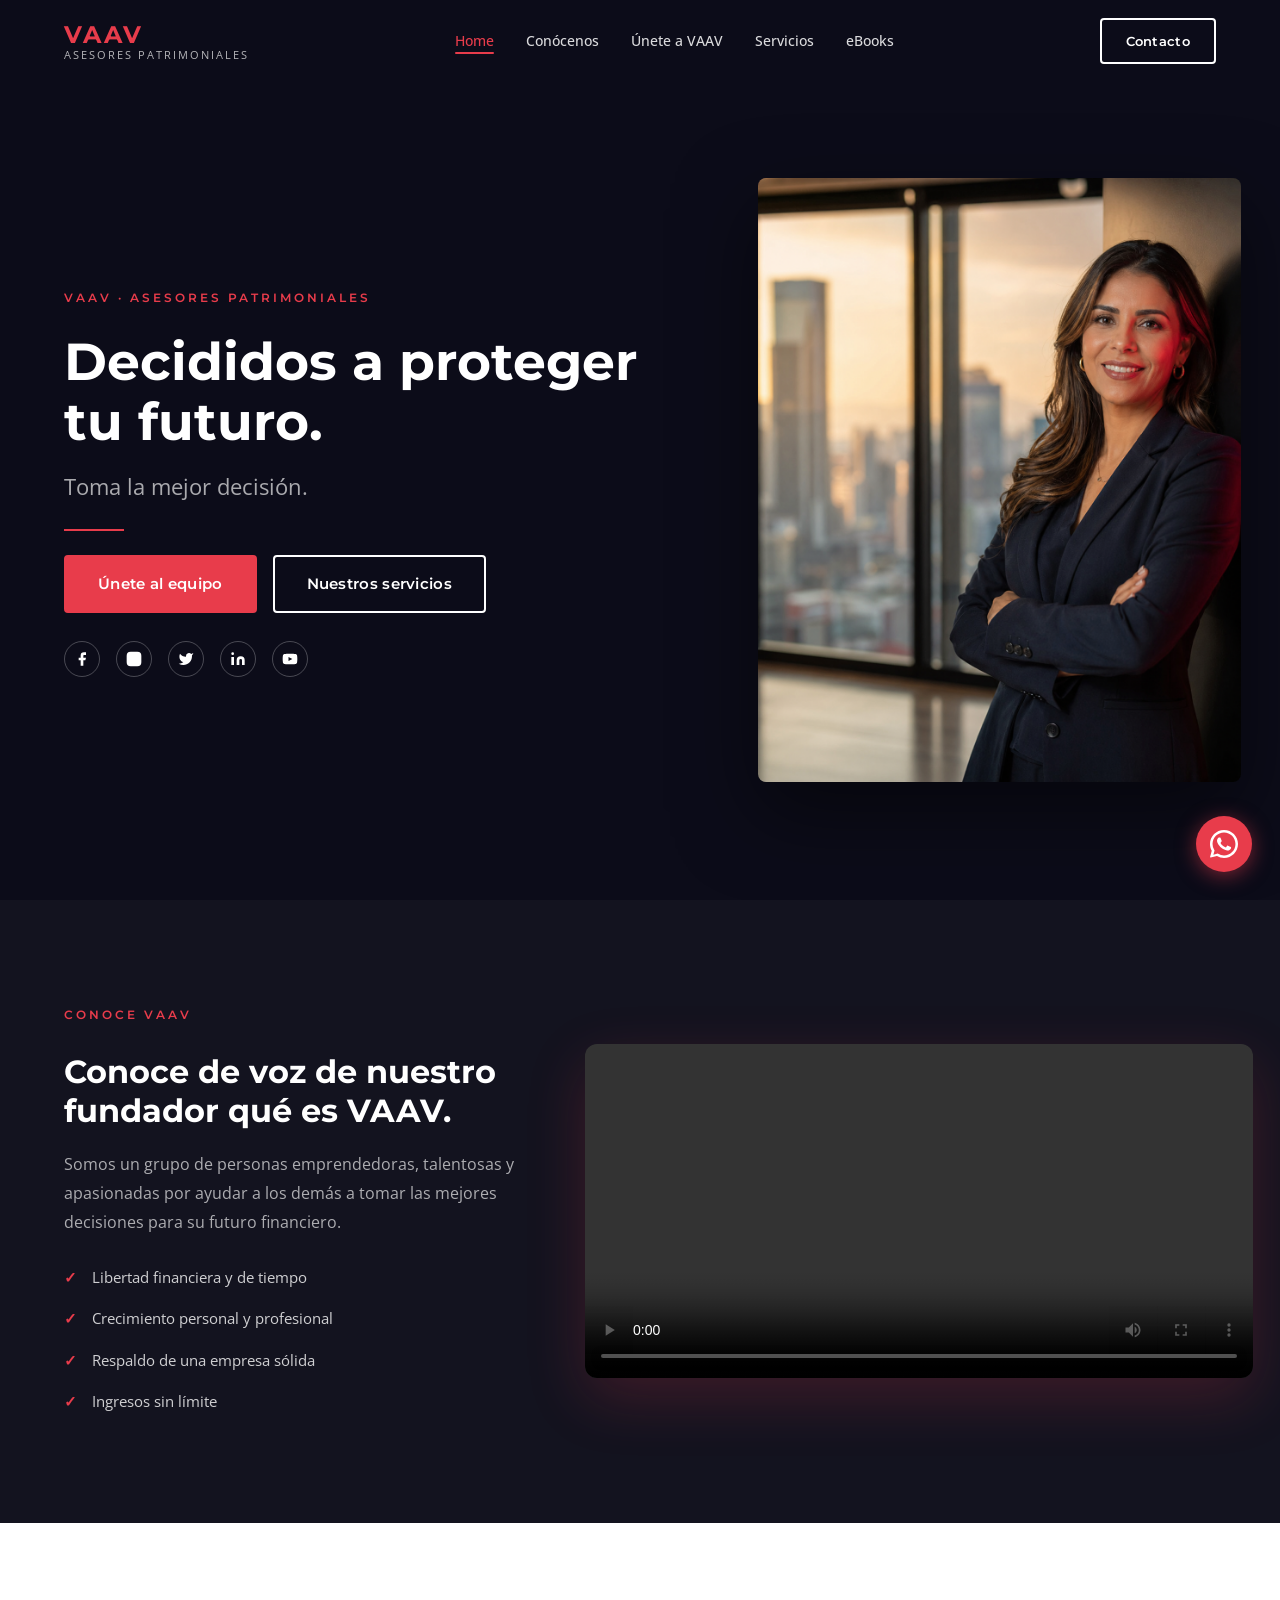
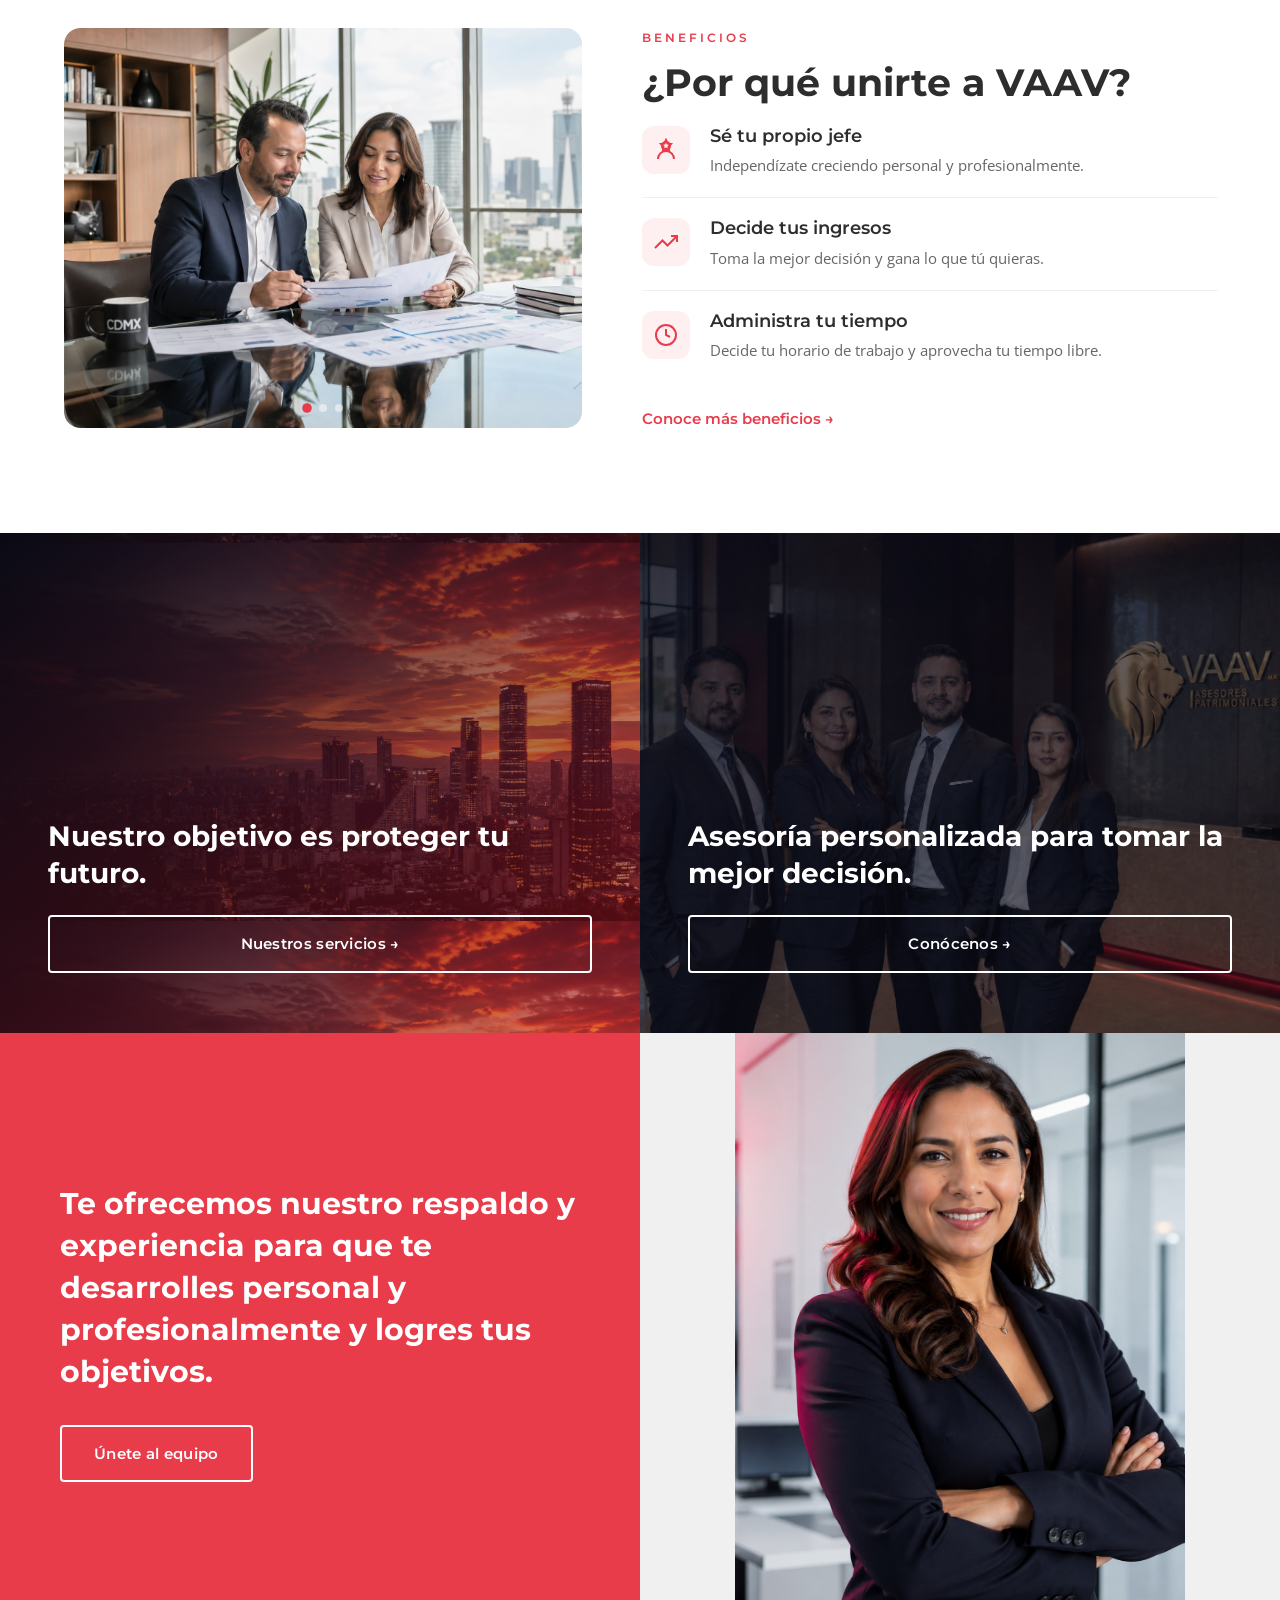
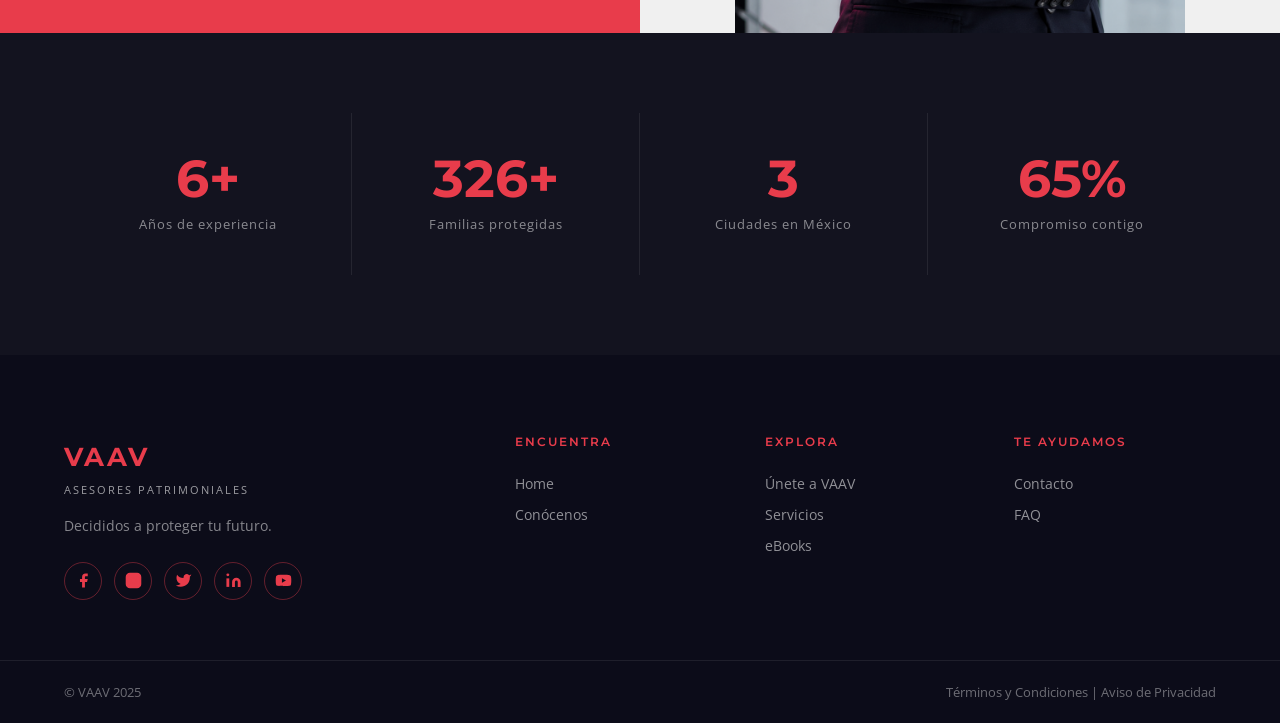
==== commit b5626a71: "fix: card-item 105pct center 8pct estado inicial, hover 110pct suave" ====
--- a/index.html
+++ b/index.html
@@ -49,7 +49,7 @@
 
   /* CARDS */
   .cards-grid { display: flex !important; flex-direction: column !important; grid-template-columns: unset !important; }
-  .card-item { min-height: 500px !important; background-position: center 15% !important; background-size: cover !important; }
+  .card-item { min-height: 500px !important; background-size: 105% !important; background-position: center 8% !important; }
   .card-content { padding: 30px 24px !important; }
   .card-content h2 { font-size: 22px !important; }
 
@@ -264,7 +264,7 @@
         <a href="pages/servicios.html" class="btn-outline-white">Nuestros servicios →</a>
       </div>
     </div>
-    <div class="card-item" style="background-image: url('assets/Images/card-conocenos.png'); background-size: cover; background-position: center 15%; min-height: 500px;">
+    <div class="card-item" style="background-image: url('assets/Images/card-conocenos.png'); background-size: 105%; background-position: center 8%; min-height: 500px;">
       <div class="card-overlay card-overlay-dark"></div>
       <div class="card-content animate-on-scroll fadeInRight">
         <h2>Asesoría personalizada para tomar la mejor decisión.</h2>
--- a/assets/css/components.css
+++ b/assets/css/components.css
@@ -325,10 +325,15 @@
 
 .card-item {
   position: relative;
-  background-size: cover;
-  background-position: center;
+  background-size: 105%;
+  background-position: center 8%;
   overflow: hidden;
   cursor: pointer;
+  transition: background-size 0.6s ease;
+}
+
+.card-item:hover {
+  background-size: 110%;
 }
 
 .card-item::before {
@@ -336,15 +341,14 @@
   position: absolute;
   inset: 0;
   background-image: inherit;
-  background-size: cover;
-  background-position: center;
-  transition: transform 0.6s ease;
-  transform: scale(1);
+  background-size: 105%;
+  background-position: center 8%;
+  transition: background-size 0.6s ease;
   z-index: 0;
 }
 
 .card-item:hover::before {
-  transform: scale(1.06);
+  background-size: 110%;
 }
 
 .card-overlay {
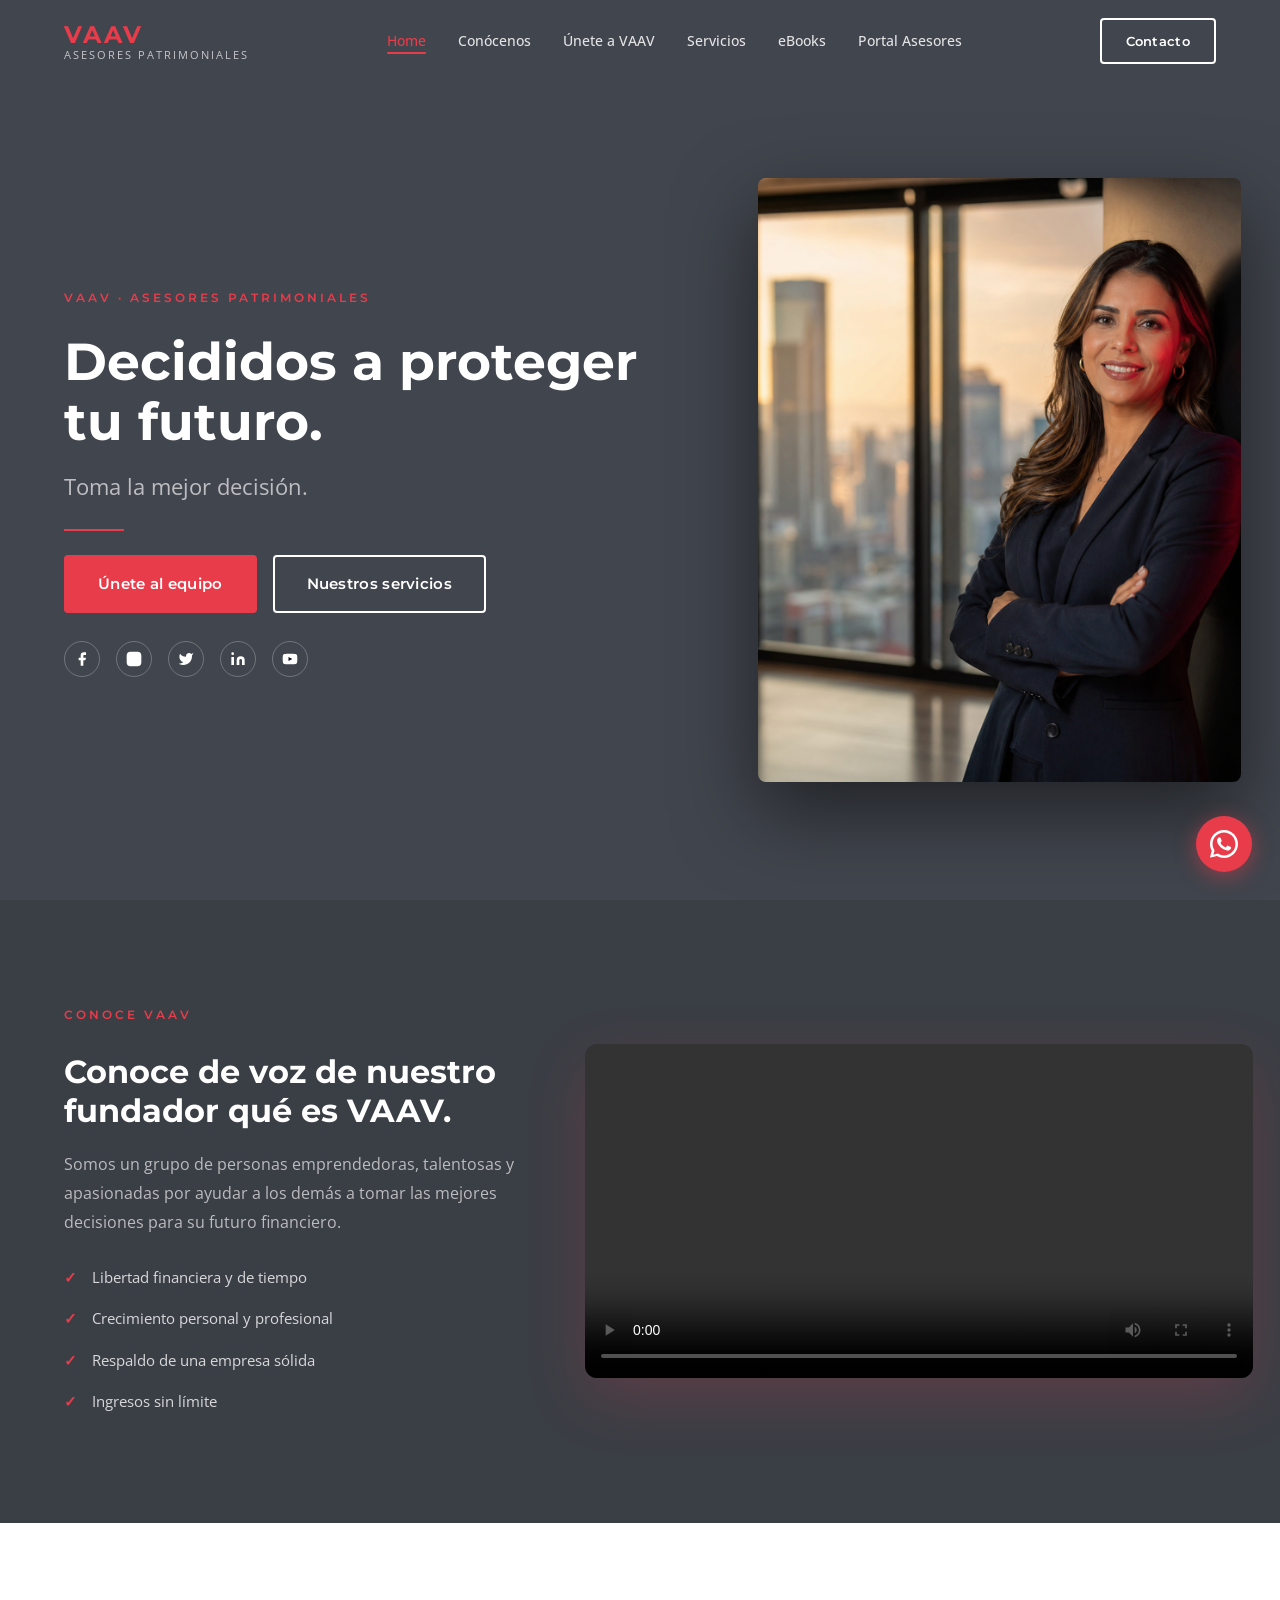
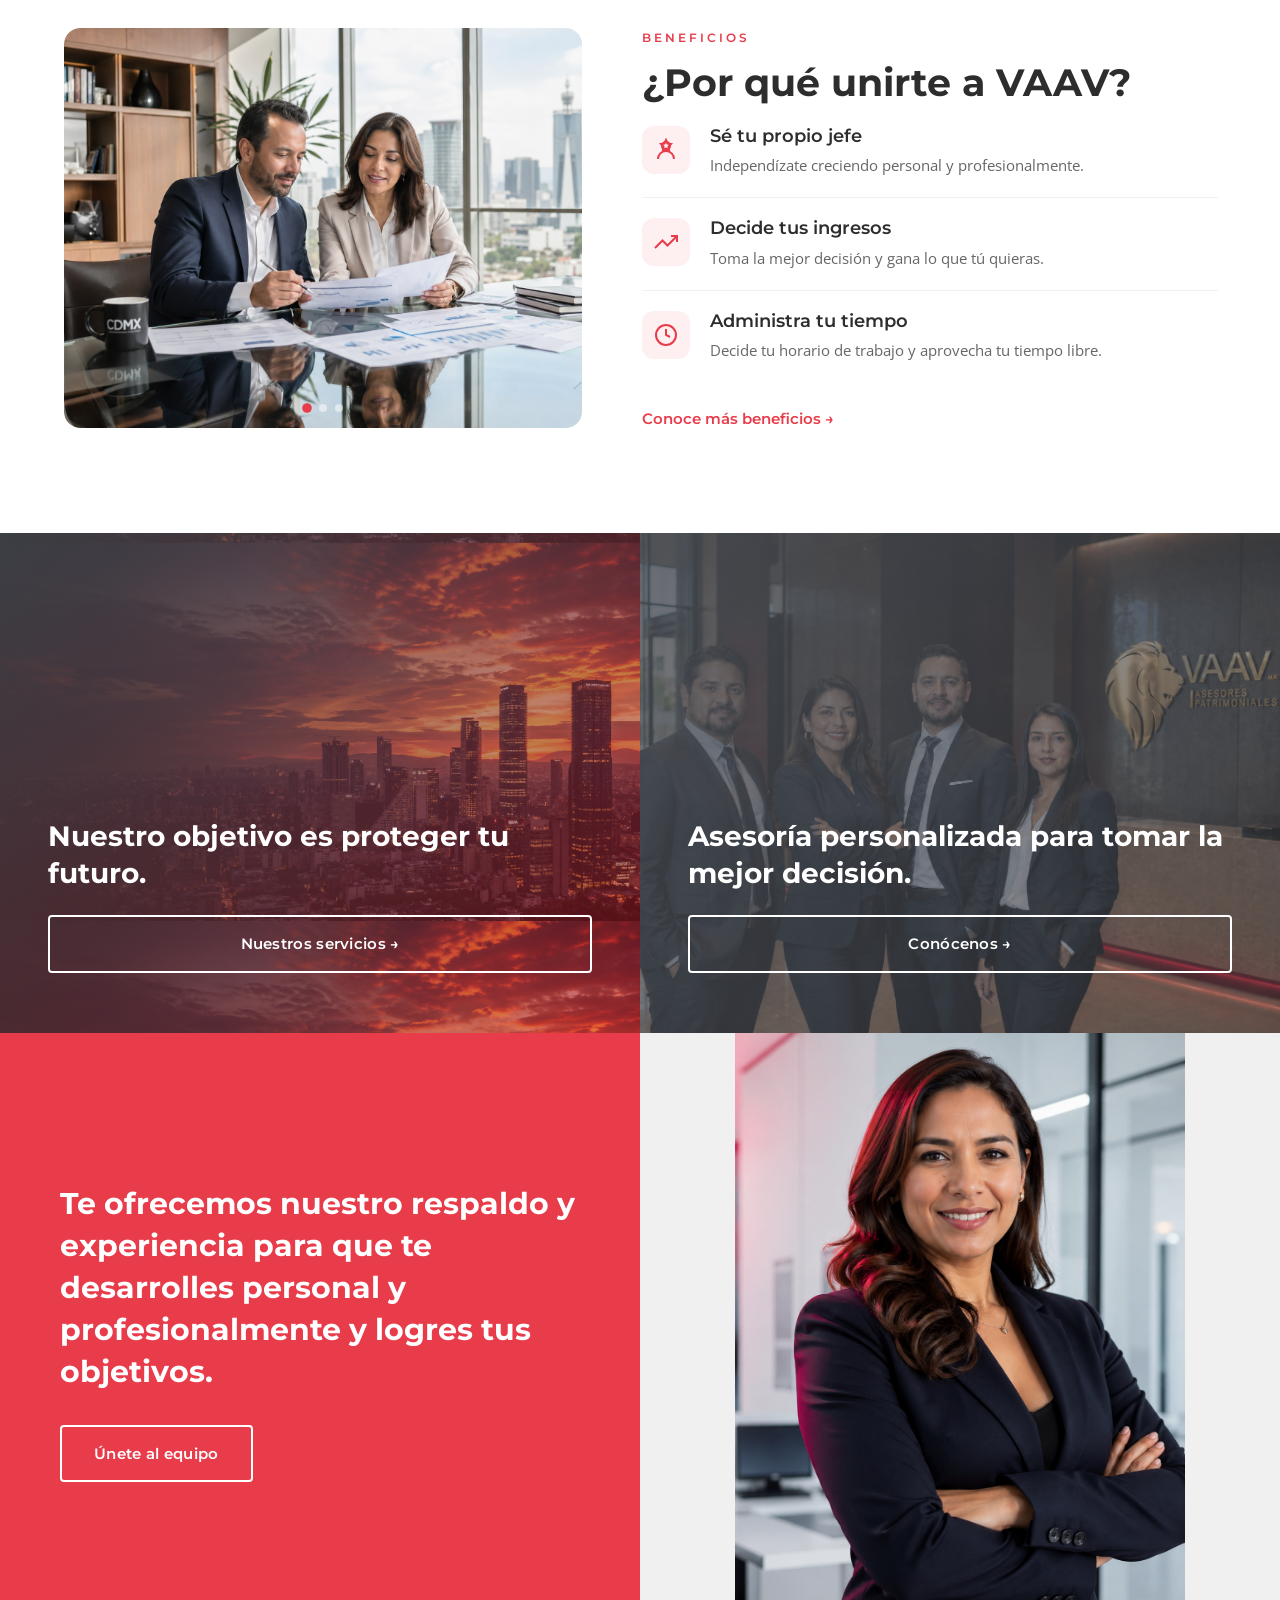
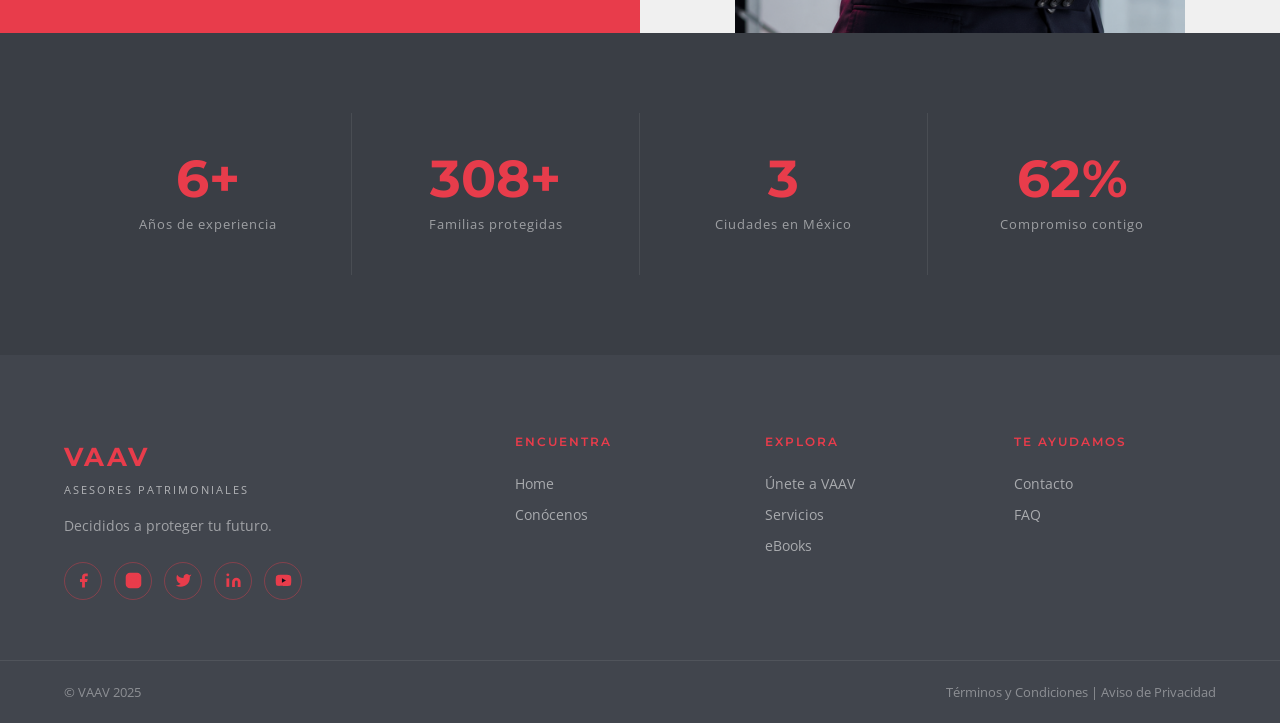
==== commit f66ac9d7: "feat: add Portal Asesores to main nav across all pages" ====
--- a/index.html
+++ b/index.html
@@ -104,6 +104,7 @@
       <li><a href="pages/unete.html">Únete a VAAV</a></li>
       <li><a href="pages/servicios.html">Servicios</a></li>
       <li><a href="pages/ebooks.html">eBooks</a></li>
+      <li><a href="pages/asesores.html">Portal Asesores</a></li>
     </ul>
     <a href="pages/contacto.html" class="btn-outline-white nav-cta">Contacto</a>
     <button class="hamburger" aria-label="Abrir menú" aria-expanded="false">
@@ -120,6 +121,7 @@
     <li><a href="pages/unete.html">Únete a VAAV</a></li>
     <li><a href="pages/servicios.html">Servicios</a></li>
     <li><a href="pages/ebooks.html">eBooks</a></li>
+    <li><a href="pages/asesores.html">Portal Asesores</a></li>
   </ul>
   <a href="pages/contacto.html" class="btn-primary">Contacto</a>
 </div>
--- a/assets/css/global.css
+++ b/assets/css/global.css
@@ -9,8 +9,9 @@
 :root {
   --color-red:        #e83c4b;
   --color-red-dark:   #c81727;
-  --color-dark:       #0d0d1a;
-  --color-dark-2:     #13131f;
+  --color-dark:       #4e5259;
+  --color-dark-2:     #3a3e45;
+  --color-gray-blue:  #878aa4;
   --color-white:      #ffffff;
   --color-text:       #2d2d2d;
   --color-bg-light:   #f5f5f5;
--- a/assets/css/nav.css
+++ b/assets/css/nav.css
@@ -15,7 +15,7 @@
 }
 
 #main-nav.scrolled {
-  background: rgba(13, 13, 26, 0.95);
+  background: rgba(78, 82, 89, 0.97);
   backdrop-filter: blur(12px);
   -webkit-backdrop-filter: blur(12px);
   box-shadow: 0 2px 20px rgba(0, 0, 0, 0.3);
@@ -161,7 +161,7 @@
   right: -300px;
   width: 280px;
   height: 100%;
-  background: #0d0d1a;
+  background: #4e5259;
   z-index: 999;
   display: flex;
   flex-direction: column;
--- a/assets/css/footer.css
+++ b/assets/css/footer.css
@@ -6,7 +6,7 @@
 #main-footer {
   position: relative;
   overflow: hidden;
-  background: #0d0d1a;
+  background: #4e5259;
 }
 
 #main-footer #footer-particles {
--- a/assets/css/components.css
+++ b/assets/css/components.css
@@ -8,7 +8,7 @@
 .hero-section {
   position: relative;
   min-height: 100vh;
-  background: #0d0d1a;
+  background: #4e5259;
   overflow: hidden;
   display: flex;
   align-items: center;
@@ -118,7 +118,7 @@
 
 /* ─── VIDEO SECTION ──────────────────────────────────────────── */
 .video-section {
-  background: #13131f;
+  background: #3a3e45;
   padding: 100px 0;
 }
 
@@ -354,12 +354,12 @@
 .card-overlay {
   position: absolute;
   inset: 0;
-  background: linear-gradient(135deg, rgba(13, 13, 26, 0.75), rgba(200, 23, 39, 0.45));
+  background: linear-gradient(135deg, rgba(78, 82, 89, 0.75), rgba(200, 23, 39, 0.45));
   z-index: 1;
 }
 
 .card-overlay-dark {
-  background: linear-gradient(135deg, rgba(13, 13, 26, 0.85), rgba(13, 13, 26, 0.45));
+  background: linear-gradient(135deg, rgba(78, 82, 89, 0.85), rgba(78, 82, 89, 0.45));
 }
 
 .card-content {
@@ -419,7 +419,7 @@
 
 /* ─── STATS ──────────────────────────────────────────────────── */
 .stats-section {
-  background: #13131f;
+  background: #3a3e45;
   padding: 80px 0;
 }
 
@@ -459,7 +459,7 @@
 
 /* ─── FORMULARIO CONTACTO ────────────────────────────────────── */
 .contact-hero {
-  background: #0d0d1a;
+  background: #4e5259;
   padding: 140px 0 80px;
   text-align: center;
 }
@@ -578,7 +578,7 @@
 
 /* ─── GRACIAS ────────────────────────────────────────────────── */
 .gracias-page {
-  background: #0d0d1a;
+  background: #4e5259;
   min-height: 100vh;
   position: relative;
   overflow: hidden;
@@ -650,7 +650,7 @@
 
 /* ─── SERVICIOS ──────────────────────────────────────────────── */
 .servicios-hero {
-  background: #0d0d1a;
+  background: #4e5259;
   padding: 140px 0 80px;
   text-align: center;
 }
@@ -731,7 +731,7 @@
 .unete-hero {
   position: relative;
   min-height: 70vh;
-  background: #0d0d1a;
+  background: #4e5259;
   overflow: hidden;
   display: flex;
   align-items: center;
@@ -807,7 +807,7 @@
 
 /* Pasos */
 .pasos-section {
-  background: #13131f;
+  background: #3a3e45;
   padding: 100px 0;
 }
 
@@ -872,7 +872,7 @@
 
 /* ─── CONOCENOS ──────────────────────────────────────────────── */
 .conocenos-hero {
-  background: #0d0d1a;
+  background: #4e5259;
   padding: 140px 0 80px;
   text-align: center;
 }
@@ -948,7 +948,7 @@
 
 /* ─── EBOOKS ─────────────────────────────────────────────────── */
 .ebooks-hero {
-  background: #0d0d1a;
+  background: #4e5259;
   padding: 140px 0 80px;
   text-align: center;
 }
